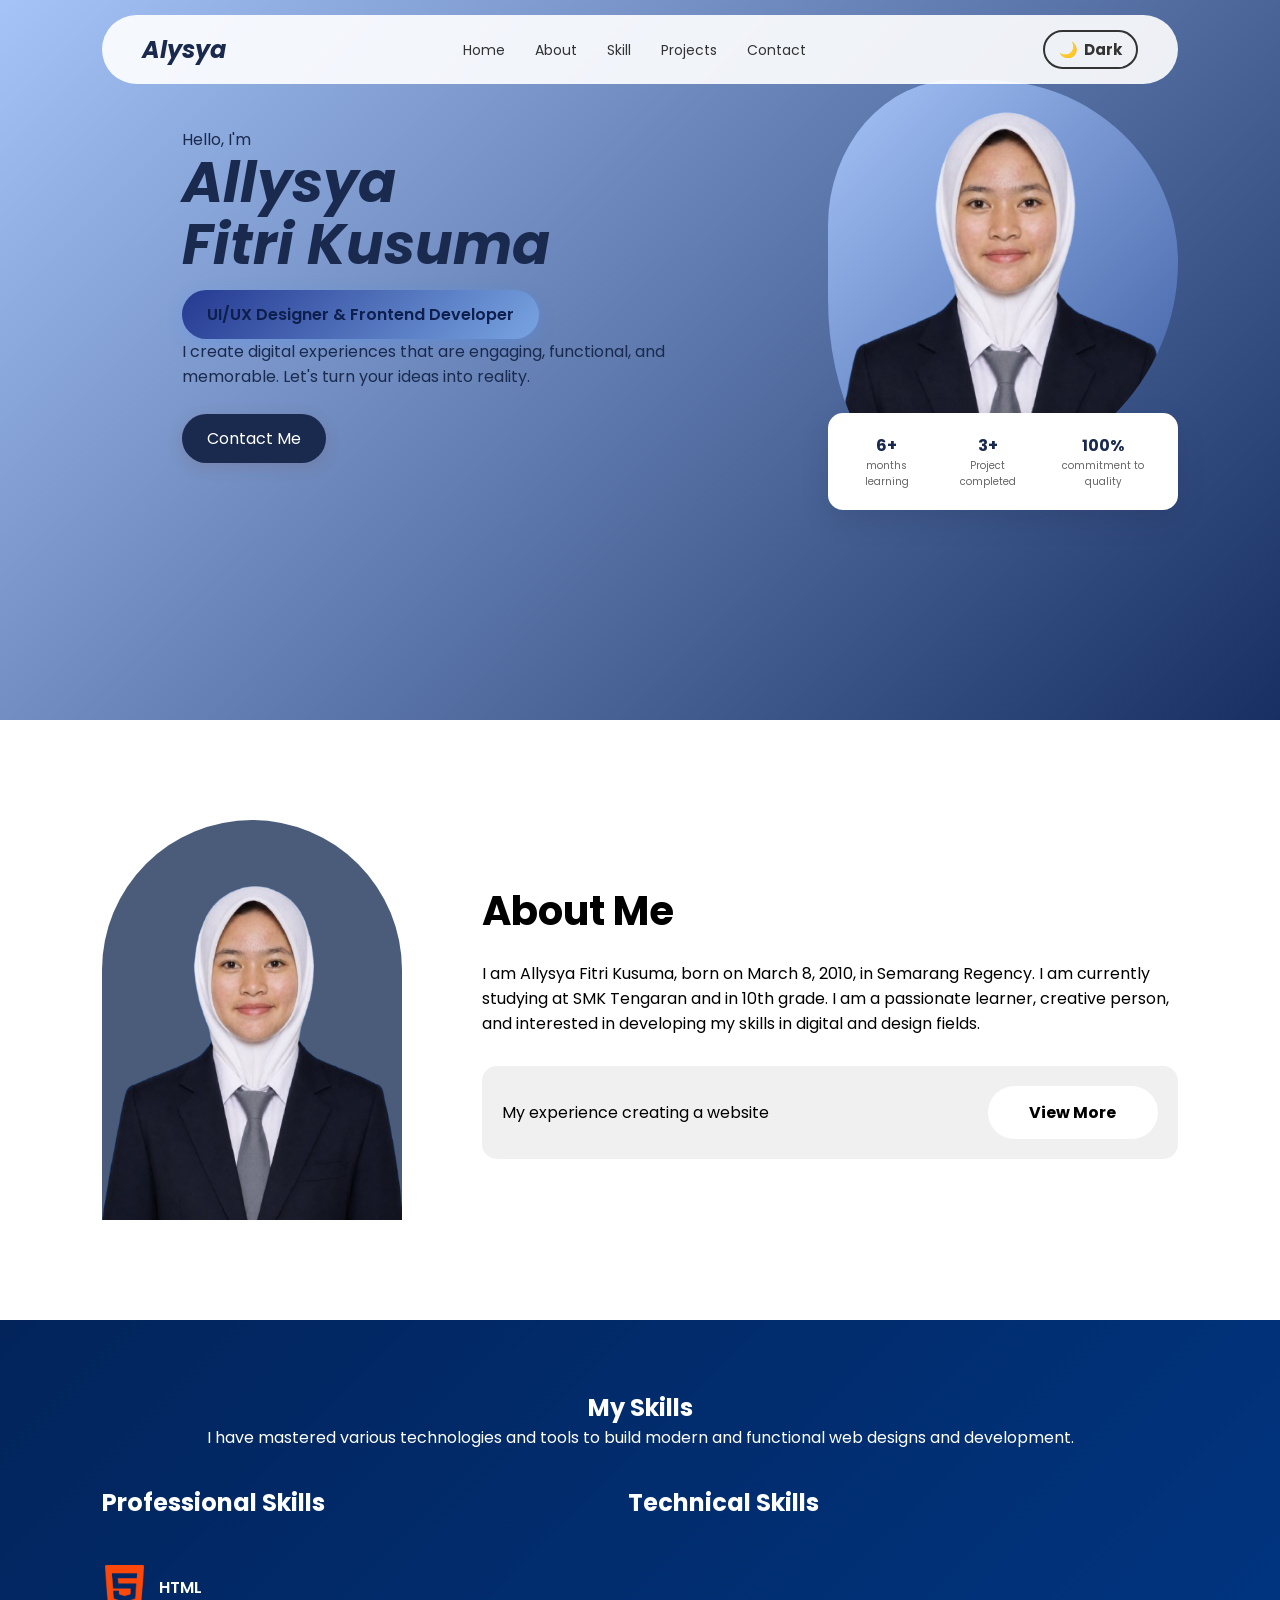
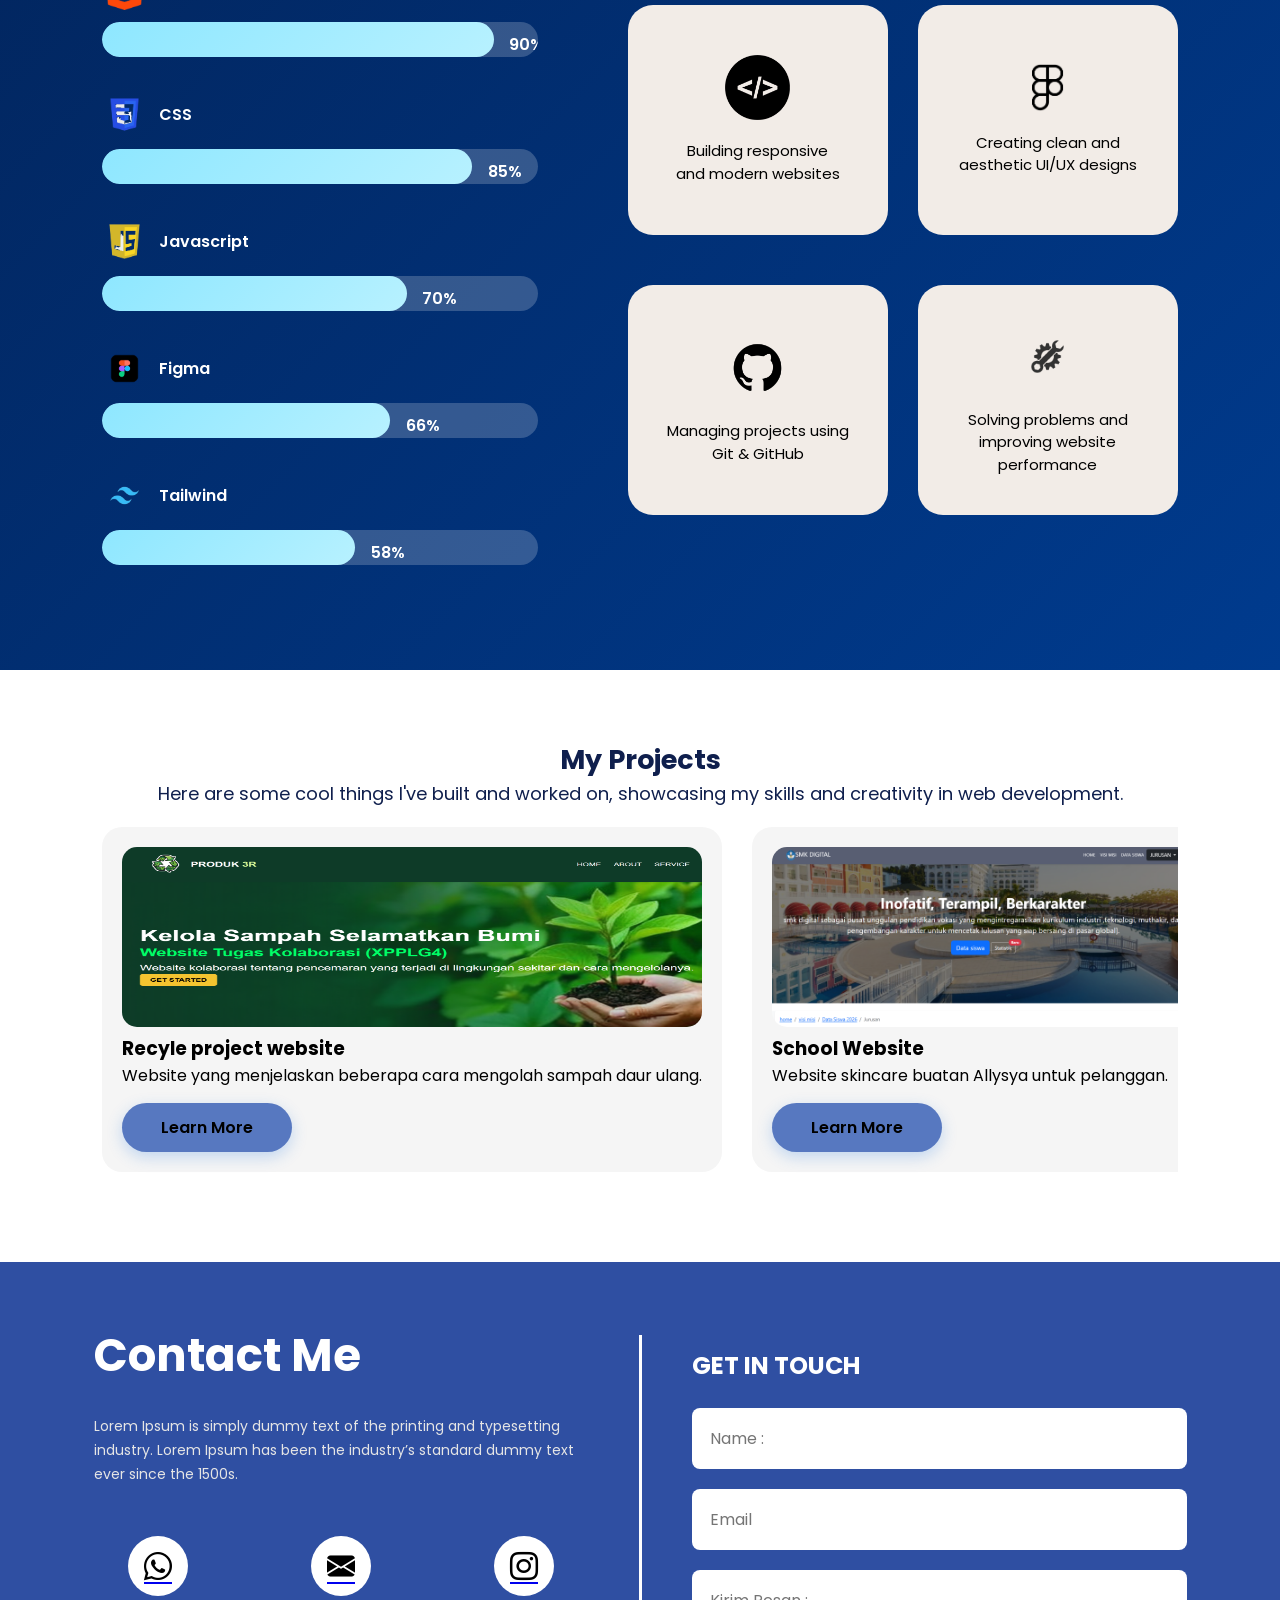
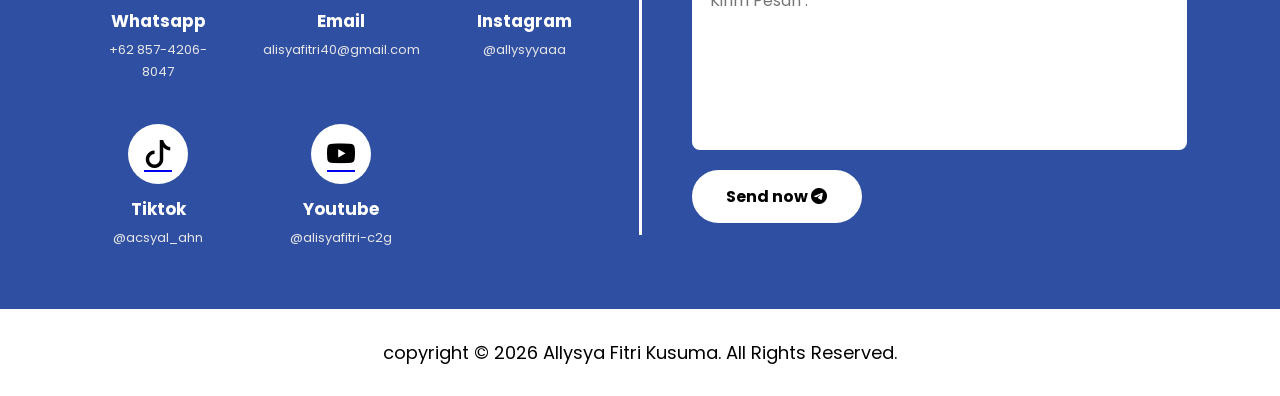
==== index.html @ 6144b509 "Update index.html" ====
<!DOCTYPE html>
<html lang="id">
<head>
    <meta charset="UTF-8">
    <meta name="viewport" content="width=device-width, initial-scale=1.0">
    <title>Portofolio Allysya</title>
    <link rel="stylesheet" href="style.css">
    
    <link href="https://fonts.googleapis.com/css2?family=Poppins:wght@300;400;600;700&display=swap" rel="stylesheet">
    <link rel="stylesheet" 
    href="https://cdn.jsdelivr.net/npm/bootstrap-icons@1.11.3/font/bootstrap-icons.min.css">
</head>
<body>

    <!-- Hero Section -->
    <section class="hero">
        <nav class="navbar">
            <div class="logo">Alysya</div>
            <ul class="nav-links">
                <li><a href="#hero">Home</a></li>
                <li><a href="#about">About</a></li>
                <li><a href="#skill">Skill</a></li>
                <li><a href="#projek">Projects</a></li>
                <li><a href="#kontak">Contact</a></li>
            </ul>
        </nav>

        <div class="hero-content" id="hero">
            <div class="hero-text">
                <p class="greeting">Hello, I'm</p> 
                <h1>Allysya <br> Fitri Kusuma</h1>
                <span class="badge">UI/UX Designer & Frontend Developer</span>
                <p class="description">
                    I create digital experiences that are engaging, functional, and memorable. Let's turn your ideas into reality.
                </p>
                <a href="#kontak" class="btn-contact">Contact Me</a>
            </div>

            <div class="hero-image">
                <div class="blob-bg">
                    <img src="profil.png" alt="Allysya"> 
                </div>
                <!-- bawah profil Card -->
                <div class="stats-card">
                    <div class="stat-item"><strong>6+</strong> <p>months learning</p></div>
                    <div class="stat-item"><strong>3+</strong> <p>Project completed</p></div>
                    <div class="stat-item"><strong>100%</strong> <p>commitment to quality</p></div>
                </div>
            </div>
        </div>
    </section>

    <!-- About Section -->
    <section class="about" id="about">
        <div class="about-container">
            <div class="about-image">
                <!-- profil (lengkungan) -->
                <div class="arch-frame">
                    <img src="profil.png" alt="About Allysya">
                </div>
            </div>
            <div class="about-text">
                <h2>About Me</h2>
                <p>I am Allysya Fitri Kusuma, born on March 8, 2010, in Semarang Regency.
                     I am currently studying at SMK Tengaran and in 10th grade. I am a passionate 
                     learner, creative person, and interested in developing my skills in digital and 
                     design fields.</p>
                
                <div class="experience-card">
                    <p>My experience creating a website</p>
                    <button onclick="window.location.href='Report.html'">
                     View More
                    </button>
                </div>
            </div>
        </div>
    </section>



    <!-- MY SKILLS -->

<section class="skills-section" id="skill">
    <div class="name">
        <h1>My Skills</h1>
        <p>I have mastered various technologies and tools to build modern and functional web designs and development.</p>
    </div>

    <div class="skills-container">
        <!-- LEFT -->
        <div class="professional-skills">

            <h2>Professional Skills</h2>
            <div class="skill">

                <div class="skill-title">
                    <img src="download__3_-removebg-preview.png" alt="">
                    <span>HTML</span>
                </div>

                <div class="skill-bar">
                    <div class="skill-fill html">
                        <span>90%</span>
                    </div>
                </div>

            </div>

    
            <div class="skill">

                <div class="skill-title">
                    <img src="CSS-removebg-preview.png" alt="">
                    <span>CSS</span>
                </div>

                <div class="skill-bar">
                    <div class="skill-fill css">
                        <span>85%</span>
                    </div>
                </div>

            </div>

            <div class="skill">

                <div class="skill-title">
                    <img src="Baixar_javascript_logotipo_png__javascript_ícone_transparente_png-removebg-preview.png">
                    <span>Javascript</span>
                </div>

                <div class="skill-bar">
                    <div class="skill-fill js">
                        <span>70%</span>
                    </div>
                </div>

            </div>

            <div class="skill">

                <div class="skill-title">
                    <img src="Download_Figma_Logo_Icon_Figma_App_Editable_Transparent_Background_Premium_Social_Media_Design_for_Digital_Download_-removebg-preview.png" alt="">
                    <span>Figma</span>
                     
                </div>

                <div class="skill-bar">
                    <div class="skill-fill Figma">
                        <span>66%</span>
                    </div>
                
                </div>

            </div>

            <div class="skill">

                <div class="skill-title">
                    <img src="Tailwind_Labs-removebg-preview.png" alt="">
                    <span>Tailwind</span>
                </div>

                <div class="skill-bar">
                    <div class="skill-fill Tailwind">
                        <span>58%</span>
                    </div>
                </div>

            </div>

        </div>

        <!-- RIGHT -->
    <div class="col-lg-6">
    <h2 class="skill-title text-center mb-5">
        Technical Skills
    </h2>

    <div class="tech-container">

        <div class="skill-card">
            <img src="laptop_logo_sticker___Coding_icons_for_free_download___Freepik-removebg-preview.png" class="skill-icon">
            <p>
                Building responsive <br>
                and modern websites
            </p>
        </div>

        <div class="skill-card">
            <img src="Figma_Logo-removebg-preview.png" class="skill-icon">
            <p>
                Creating clean and <br>
                aesthetic UI/UX designs
            </p>
        </div>

        <div class="skill-card">
            <img src="Download_GitHub_Logo__Git_Hub_Icon_On_White_Background-removebg-preview.png" class="skill-icon">
           <p>
                Managing projects using <br>
                Git & GitHub
            </p>
        </div>

        <div class="skill-card">
            <img src="Gear_Setting_Icon_Graphic_Design_Template__Gear_Icons__Template_Icons__Graphic_Icons_PNG_and_Vector_with_Transparent_Background_for_Free_Download-removebg-preview.png" class="skill-icon">
            <p>
                Solving problems and <br>
                improving website performance
            </p>
        </div>

    </div>
</div>
</section>

<!--MY PROJEK-->
    <section class="projects" id="projek">
        <div class="judul">
    <h1>My Projects</h1>
    <p>Here are some cool things I've built and worked on, showcasing my skills and creativity in web development.</p>
    </div>
    <div class="projects-container">

        <div class="project-card">
            <img src="projek1.png">
            <h3>Recyle project website </h3>
            <p>Website yang menjelaskan beberapa cara mengolah sampah daur ulang.</p>
           <button onclick="window.location.href='https://rofiqifaizin-png.github.io/kelolasampah/ '">
             Learn More
            </button>
        </div>

        <div class="project-card">
            <img src="projek2.png">
            <h3>School Website</h3>
            <p>Website skincare buatan Allysya untuk pelanggan.</p>
           <button onclick="window.location.href='https://alllysyya.github.io/Tugas-_-Bootstrap/ '">
             Learn More
            </button>
        </div>

        <div class="project-card">
            <img src="projek3.png">
            <h3>Edukasi untuk Perubahan</h3>
            <p>Website yang menjelaskan pentingnya menjaga lingkungan.</p>
            <button onclick="window.location.href='https://alllysyya.github.io/TugasEnvironment/ '">
             Learn More
            </button>
        </div>

        <div class="project-card">
            <img src="projek4.png">
            <h3>Allysyya Beauty </h3>
            <p>Website yang menjelaskan pentingnya menjaga lingkungan.</p>
            <button onclick="window.location.href='https://alllysyya.github.io/Tugas4_Referensi/'">
             Learn More
            </button>
        </div>

        <div class="project-card">
            <img src="projek5.png">
            <h3>Sneaker Store</h3>
            <p>Website yang menjelaskan pentingnya menjaga lingkungan.</p>
         <button onclick="window.location.href='https://alllysyya.github.io/Tugas5_Shoes/ '">
             Learn More
            </button>
            </div>
    </div>
</section>

<!--KONTAK -->
<section class="contact-section" id="kontak">

    <!-- LEFT -->
    <div class="left">
      <h1>Contact Me</h1>
      <br>
      <p>
        Lorem Ipsum is simply dummy text of the printing and
        typesetting industry. Lorem Ipsum has been the industry’s
        standard dummy text ever since the 1500s.
      </p>

      <div class="social-container">
        <div class="social-box">
          <a href="https://wa.me/085742068047" target="_blank">
             <i class="bi bi-whatsapp"></i>
        </a>
          <h3>Whatsapp</h3>
          <p>+62 857-4206-8047</p>
        </div>

        <div class="social-box">
          <a href="mailto:alisyafitri40@gmail.com">
            <i class="bi bi-envelope-fill"></i>
        </a>
          <h3>Email</h3>
          <p>alisyafitri40@gmail.com</p>
        </div>

        <div class="social-box">
         <a href="https://www.instagram.com/allysyyaaa?igsh=dWliOW4ydWEwbzBj" target="_blank">
            <i class="bi bi-instagram"></i>
        </a>
          <h3>Instagram</h3>
          <p>@allysyyaaa</p>
        </div>

        <div class="social-box">
          <a href="https://www.tiktok.com/@acsyal_ahn" target="_blank">
             <i class="bi bi-tiktok"></i>
        </a>
          <h3>Tiktok</h3>
          <p>@acsyal_ahn</p>
        </div>

        <div class="social-box">
          <a href="https://youtube.com/@alisyafitri-c2g" target="_blank">
             <i class="bi bi-youtube"></i>
          </a>
          <h3>Youtube</h3>
          <p>@alisyafitri-c2g</p>
        </div>

      </div>
    </div>

    <!-- GARIS tengh-->
    <div class="divider"></div>
    <!--RIGHT-->
    <div class="right">
        <h2>GET IN TOUCH</h2>
        <br>
        <form >
            <input type="text" placeholder="Name :"/>
            <input type="email" placeholder="Email"/>
            <textarea placeholder="Kirim Pesan :"></textarea>

            <button type="submit">
                Send now <i class="bi bi-telegram"></i>
            </button>
        </form>
    </div>
    </section>

     <!--FOOTER-->
    <footer>
        copyright © 2026 Allysya Fitri Kusuma. All Rights Reserved.
    </footer>


 <!-- JS Sprakle-->
    <script>
  document.addEventListener("mousemove", function(e){

    const star = document.createElement("div");
    star.className = "star";
    star.innerHTML = "✦";

    star.style.left = e.clientX + "px";
    star.style.top = e.clientY + "px";

    document.body.appendChild(star);

    setTimeout(()=>{
      star.remove();
    },1000);

  });
  </script>


<script>
    (function () {
  // 1. tombol toggle ke dalam navbar
  const navbar = document.querySelector(".navbar");

  if (navbar) {
    const btn = document.createElement("button");
    btn.className = "dark-toggle";
    btn.setAttribute("aria-label", "Toggle dark mode");
    btn.innerHTML = `<span class="toggle-icon">🌙</span> <span class="toggle-label">Dark</span>`;
    navbar.appendChild(btn);

    // 2. Restore preferensi dari localStorage
    const saved = localStorage.getItem("darkMode");
    if (saved === "on") {
      document.body.classList.add("dark");
      btn.innerHTML = `<span class="toggle-icon">☀️</span> <span class="toggle-label">Light</span>`;
    }

    // 3. Klik toggle
    btn.addEventListener("click", () => {
      const isDark = document.body.classList.toggle("dark");
      if (isDark) {
        btn.innerHTML = `<span class="toggle-icon">☀️</span> <span class="toggle-label">Light</span>`;
        localStorage.setItem("darkMode", "on");
      } else {
        btn.innerHTML = `<span class="toggle-icon">🌙</span> <span class="toggle-label">Dark</span>`;
        localStorage.setItem("darkMode", "off");
      }
    });
  }
})();

</script>
</body>
</html>
---- style.css ----
* {
    margin: 0;
    padding: 0;
    box-sizing: border-box;
    font-family: 'Poppins', sans-serif;
     scroll-behavior: smooth;
}

/* Hero*/
.hero {
    background: linear-gradient(135deg, hwb(218 65% 3%) 0%, #172f63 100%,  #2f59b4 100%);
   height: 80vh;
    padding: 20px 8%;
    color: #1a2a4e;
}

.navbar {
    background: rgba(255, 255, 255, 0.9);
    padding: 15px 40px;
    border-radius: 50px;
    display: flex;
    justify-content: space-between;
    align-items: center;
   position: fixed;
   top: 15px;
   left: 8%;
   width: 84%;
   z-index: 1000;

}

.logo {
    font-weight: 700;
    font-style: italic;
    font-size: 24px;
}

.nav-links {
    list-style: none;
    display: flex;
    gap: 30px;
}

.nav-links a {
    text-decoration: none;
    color: #333;
    font-size: 14px;
}

/* Hero Content */
.hero-content {
    display: flex;
    align-items: center;
    justify-content: space-between;
    margin-top: 60px;
}

.hero-text {
    max-width: 500px;
    margin-left: 80px;
    margin-top: 30px;
}

.hero-text h1 {
    font-size: 3.5rem;
    line-height: 1.1;
    margin-bottom: 15px;
    font-weight: 700;
    font-style: italic;
    
}


.badge {
   display: inline-block;
    background: linear-gradient(
        135deg,
        #253991,
        
        #78a4e1
    );
    padding: 12px 25px;
    border-radius: 30px;
    font-weight: 600;
    color: #0f1f4d;
    box-shadow: 0 5px 15px rgba(75,149,255,0.25);
}

.btn-contact {
    display: inline-block;
    background: #1a2a4e;
    color: white;
    padding: 12px 25px;
    border-radius: 25px;
    text-decoration: none;
    margin-top: 25px;
    box-shadow: 0 4px 15px rgba(123, 76, 76, 0.2);
}

/* Stats Card */
.hero-image {
    position: relative;
    
}

.blob-bg {
    background: linear-gradient(135deg, #ffffff, hwb(218 65% 3%) 0% ,#3a5ba0 100%);
    border-radius: 40% 60% 70% 30% / 40% 50% 60% 50%;
    overflow: hidden;
    width: 350px;
    height: 400px;
}

.blob-bg img {
    width: 100%;
    height: 100%;
    object-fit: cover;
}

.stats-card {
    background: white;
    display: flex;
    padding: 20px;
    border-radius: 15px;
    gap: 20px;
    position: absolute;
    bottom: -30px;
    right: 0;
    box-shadow: 0 10px 30px rgba(0,0,0,0.1);
    text-align: center;
    
    
}

.stat-item p {
    font-size: 10px;
    color: #666;
}

/* About */
.about {
    padding: 100px 8%;
    background: white;
}

.about-container {
    display: flex;
    align-items: center;
    gap: 80px;
}

.arch-frame {
    width: 300px;
    height: 400px;
    background: #4a5c7a;
    border-radius: 150px 150px 0 0; /* Membuat bentuk kubah */
    overflow: hidden;
}

.arch-frame img {
    width: 100%;
    height: 100%;
    object-fit: cover;
    padding-top: 20px;
}

.about-text h2 {
    font-size: 2.5rem;
    margin-bottom: 20px;
}

.experience-card {
    margin-top: 30px;
    background: #f0f0f0;
    padding: 20px;
    border-radius: 15px;
    display: flex;
    justify-content: space-between;
    align-items: center;
}

.btn-view {
    background: #9ab9f1;
    border: none;
    padding: 8px 15px;
    border-radius: 20px;
    cursor: pointer;
}



/* SKILLS*/

.skills-section{
    background: linear-gradient(
        135deg,
        #02245b,
        #003b8e
    );

    padding: 70px 8%;
    height: 950px;

}

.name {
    text-align: center;
    color: white;
    
}

.skills-container{
    display: flex;
    justify-content: space-between;
    gap: 90px;
}

/* LEFT */

.professional-skills{
    flex: 1;
}

.professional-skills h2, .skill-title{

    color: white;
    margin-bottom:45px;
    margin-top: 35px;
}

/* teks dan img*/

.skill{
    margin-bottom: 35px;
}

.skill-title{
    display: flex;
    align-items: center;
    gap: 12px;

    margin-bottom: 12px;
}

.skill-title img{
    width: 45px;
}

.skill-title span{
    color: white;
    font-weight: 600;
}

/* skill progres bar*/

.skill-bar{
    width: 100%;
    height: 35px;

    background: rgba(255,255,255,0.2);

    border-radius: 20px;

    overflow: hidden;
    position: relative;

    
}

.skill-fill{
    height: 100%;

    border-radius: 20px;

    background: linear-gradient(
        135deg,
        #8ee7ff,
        #b7f1ff
    );

    animation: fillBar 2s ease forwards;
    position: relative;
   
}

.skill-fill span{
    position: absolute;
    right: -50px;
    top: 10px;

    color: white;
    font-weight: 600;
    text-align: center;
}

/* persenan  */

.html{
    width: 90%;
}

.css{
    width: 85%;
}

.js{
    width: 70%;
}

.Figma{
    width: 66%;
}

.Tailwind{
    width: 58%;
}

/* animasi progres bar*/

@keyframes fillBar{

    from{
        width: 0;
    }

}

/* RIGHT */
.tech-container{
    display: grid;
    grid-template-columns: repeat(2,1fr);
    gap: 30px;
    justify-items: center;
    margin-top: 85px;
}

.skill-card{
    width: 260px;
    height: 230px;
    background: #f2ece7;

    border-radius: 25px;

    display: flex;
    flex-direction: column;

    justify-content: center;
    align-items: center;

    text-align: center;

    padding: 20px;
    margin-bottom: 20px;
    cursor: pointer;
    transition: 0.3s;
}

.skill-card:hover{
    transform: translateY(-10px)scale(1.03);
}

.skill-icon{
    width: 65px;
    margin-bottom: 20px;
}

.skill-card p{
    color: black;
    font-size: 15px;
    line-height: 1.5;
}

/*MY PROJEK*/

.projects{
    padding: 70px 8%;
}

.projects-container{
    display: flex;
    gap: 30px;

    overflow-x: auto;
    scroll-behavior: smooth;

    padding: 20px 0;
}

/* hide scrollbar */
.projects-container::-webkit-scrollbar{
    display: none;
}

.judul {
    text-align: center;
    color: #0f1f4d;
    font-size: 18px;
}


.project-card{
    min-width: 300px;

    background: #f5f5f5;
    border-radius: 20px;

    padding: 20px;
    text-align: left;

    flex-shrink: 0;
}

.project-card img{
    width: 100%;
    border-radius: 15px;
    height: 180px;
}
.project-card button{
    margin-top: 15px;
    padding: 12px 25px;

    border: none;
    border-radius: 30px;

    background: rgb(87, 120, 192);

    color: #000000;

    font-weight: 600;
    cursor: pointer;

    box-shadow: 0 5px 15px rgba(38, 123, 227, 0.25);

    transition: 0.3s;
}

.project-card button:hover{
    transform: translateY(-3px);
}

/*kontak*/

.contact-section{
  width: 100%;
  min-height: 10vh;
  padding: 60px 90px;
  display: flex;
  justify-content: center;
  align-items: center;
  gap: 50px;
  background: #2f4fa2;
  color: white;
}

.left{
  width: 45%;
}

.left h1{
  font-size: 45px;
  margin-top: 0px;
  
 
}

.left p{
  font-size: 14px;
  line-height: 1.7;
  color: #e5e5e5;
  margin-bottom: 50px;
}

.social-container{
  display: grid;
  grid-template-columns: repeat(3, 1fr);
  gap: 40px;
  text-align: center;
}

.social-box i{
  width: 60px;
  height: 60px;
  background: rgb(255, 255, 255);
  color: black;
  border-radius: 50%;
  display: flex;
  align-items: center;
  justify-content: center;
  font-size: 28px;
  margin: auto;
  margin-bottom: 12px;
}

.social-box h3{
  font-size: 17px;
  margin-bottom: 5px;
}

.social-box p{
  font-size: 13px;
  margin: 0;
}

.sosial-box i{
    width: 40px;
    align-items: center;
    height: 40px;
}

.divider{
  width: 3px;
  height: 500px;
  background: white;
}

.right{
  width: 45%;
}

.right h1{
  font-size: 50px;
  margin-bottom: 35px;
}

form{
  display: flex;
  flex-direction: column;
  gap: 20px;
}

input,
textarea{
  width: 100%;
  padding: 18px;
  border: none;
  border-radius: 8px;
  outline: none;
  font-size: 16px;
}

textarea{
  height: 180px;
  resize: none;
}

button{
  width: 170px;
  padding: 14px;
  border: none;
  border-radius: 30px;
  background: white;
  color: black;
  font-size: 16px;
  cursor: pointer;
  font-weight: bold;
    transition: 0.3s;
  
}

button:hover{
    background: white;
}

footer{
    width: 100%;
    background: white;
    color: black;
    text-align: center;
    padding: 30px;
    font-size: 18px;
}

 .star{
    position:fixed;
    pointer-events:none;
    color:#213977;
    font-size:14px;
    animation:sparkle 1s linear forwards;
  }

  
    


@media(max-width: 900px){
  .contact-section{
    flex-direction: column;
    padding: 40px;
  }

  .left,
  .right{
    width: 100%;
  }

  .divider{
    width: 100%;
    height: 2px;
  }

  .social-container{
    grid-template-columns: repeat(2,1fr);
  }
}

@keyframes sparkle{
    0%{
      transform:translateY(0) scale(1);
      opacity:1;
    }

    100%{
      transform:translateY(-20px) scale(0);
      opacity:0;
    }
  }


  .dark-toggle {
  background: transparent;
  border: 2px solid #333;
  border-radius: 50px;
  width: auto;
  padding: 6px 14px;
  cursor: pointer;
  font-size: 15px;
  display: flex;
  align-items: center;
  gap: 6px;
  transition: 0.3s;
  color: #333;
}

.dark-toggle:hover {
  background: rgba(0,0,0,0.08);
  transform: none;
}

body.dark .dark-toggle {
  border-color: #aaa;
  color: #eee;
}

body.dark .dark-toggle:hover {
  background: rgba(255,255,255,0.1);
}

/* --- DARK OVERRIDES --- */

body.dark .hero {
  background: linear-gradient(135deg, #1c2b48, #6e9fe0) !important;
}

body.dark .navbar {
  background: rgba(25, 34, 71, 0.95) !important;
  box-shadow: 0 2px 20px rgba(0,0,0,0.5);
}

body.dark .logo { color: #a8c4ff; }

body.dark .nav-links a { color: #c8d8ff; }
body.dark .nav-links a:hover { color: #ffffff; }

body.dark .hero-text h1,
body.dark .greeting { color: #e8eaf6; }

body.dark .badge {
  background: linear-gradient(135deg, #4962cd, #4a6fa5);
  color: #a8c4ff;
  box-shadow: 0 5px 15px rgba(40, 80, 180, 0.4);
}

body.dark .description { color: #b0bcd8 !important; }

body.dark .btn-contact {
  background: #4a6fa5;
  color: #ffffff;
}

body.dark .stats-card {
  background: #0c1c42;
  box-shadow: 0 10px 30px rgba(0,0,0,0.5);
  color: #c8d8ff;
}

body.dark .stat-item p { color: #8899bb; }
body.dark .stat-item strong { color: #a8c4ff; }

body.dark .about {
  background: hwb(213 66% 25%) !important;
}

body.dark .about-text h2,
body.dark .about-text p { color: #1a2647; }

body.dark .arch-frame { background: #2a3b61; }

body.dark .experience-card {
  background: #1a2a4e;
  color: #c8d8ff;
}

body.dark .experience-card p { color: #fdfdfd; }

body.dark .experience-card button {
  background: #e8ecf3;
  color: #000000;
}

body.dark .skills-section {
  background: rgb(19, 42, 69) !important;
}

body.dark .skill-card {
  background: #3b5181;
}

body.dark .skill-card p { color: #ffffff; }

body.dark .projects { background: hwb(213 66% 25%); }

body.dark .judul h1,
body.dark .judul p { color: #0c1735; }

body.dark .project-card {
  background:hwb(212 10% 65%);
  color: #fafbff;
  box-shadow: 0 6px 20px rgba(34, 174, 255, 0.4);
}

body.dark .project-card h3,
body.dark .project-card p { color: #f5f5fc; }

body.dark .project-card button {
  background: #7291b9;
  color: #ffffff;
}

body.dark .contact-section {
  background: #02122f !important;
}

body.dark .social-box i {
  background: #6b89c0;
  color: #0d0f12;
}

body.dark .divider { background: rgb(253, 253, 253); }

body.dark input,
body.dark textarea {
  background: #20335f;
  color: #131e5c;
  border: 1px solid #2a3a6e;
}

body.dark input::placeholder,
body.dark textarea::placeholder { color: #eaeef5; }

body.dark .right button[type="submit"] {
  background: #0c2056b2;
  color: #ffffff;
}

body.dark footer {
  background: #080f1e !important;
  color: #8899bb;
}

body.dark .star { color: #bfc4cd !important; }

/* Smooth transition */
body, .hero, .about, .projects, .project-card,
.contact-section, footer, .navbar, .stats-card,
.experience-card, .skill-card, input, textarea {
  transition: background 0.4s ease, color 0.3s ease, box-shadow 0.3s ease;
}
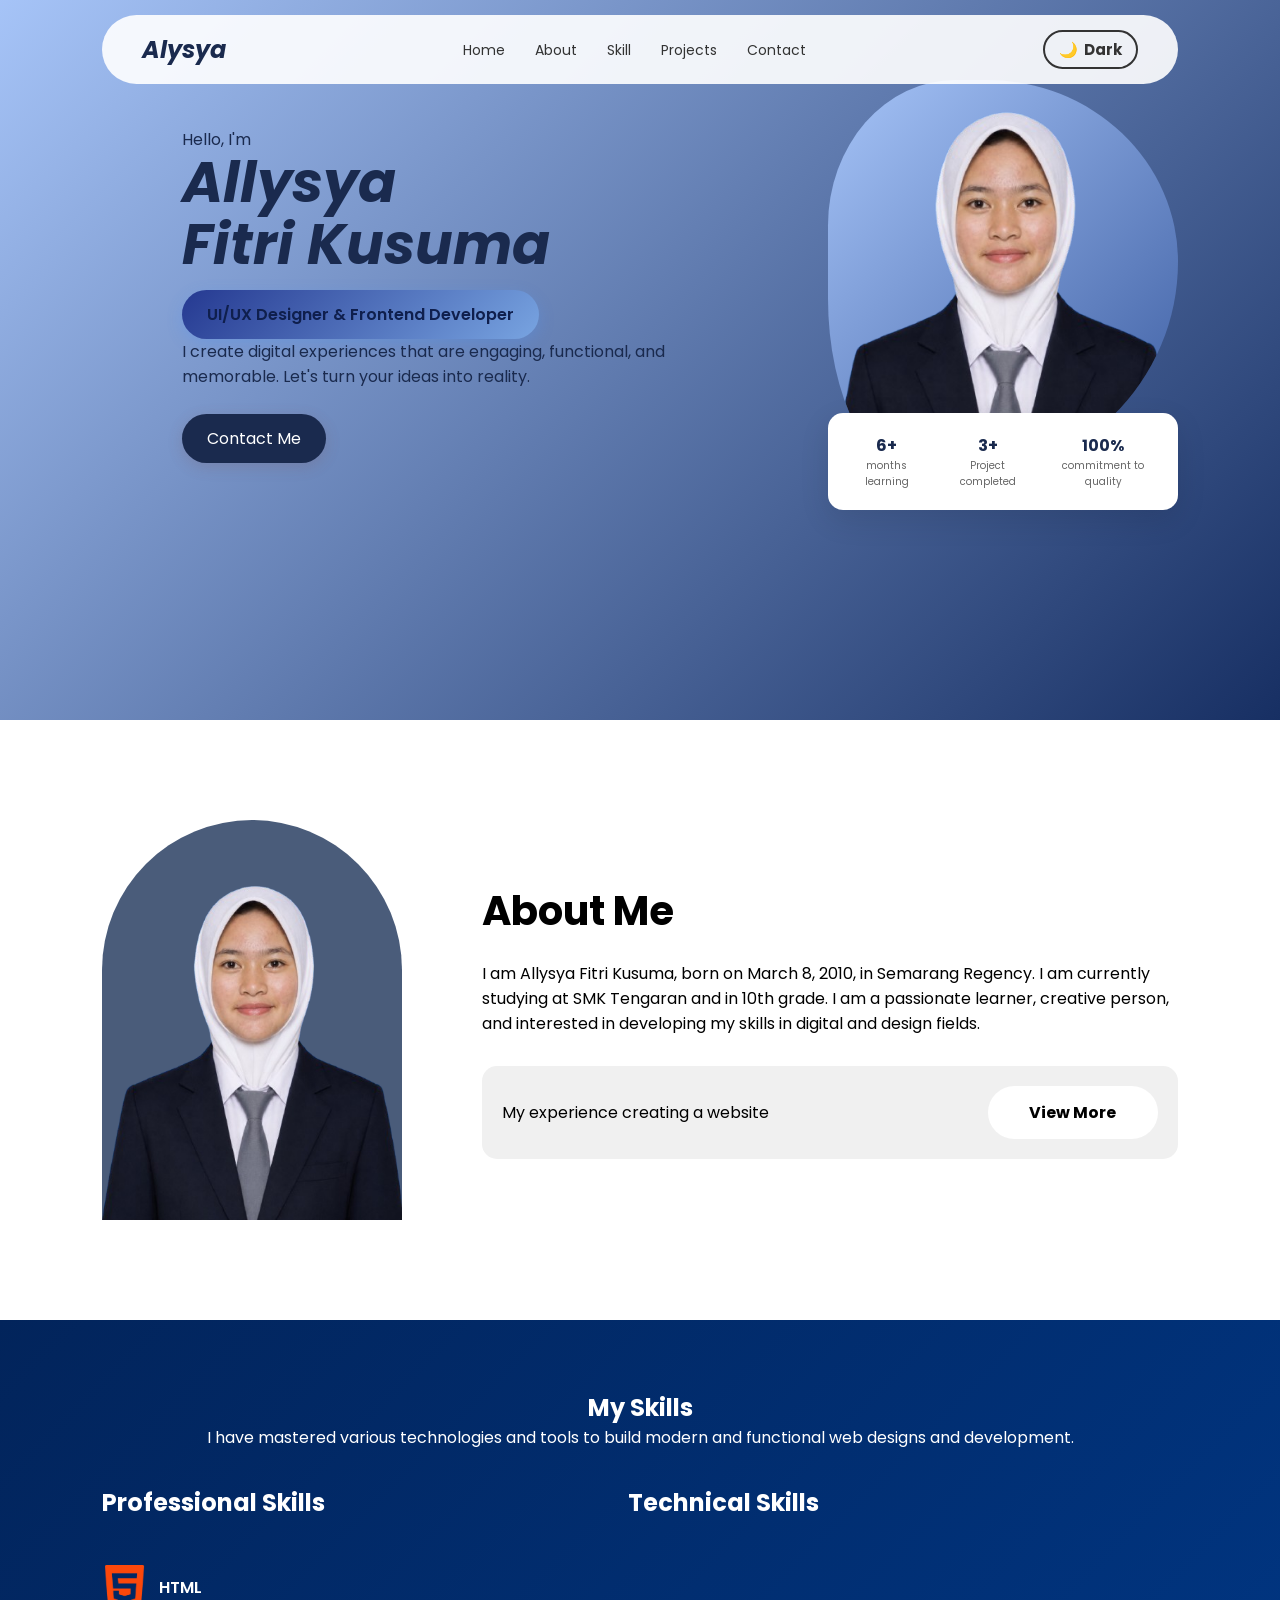
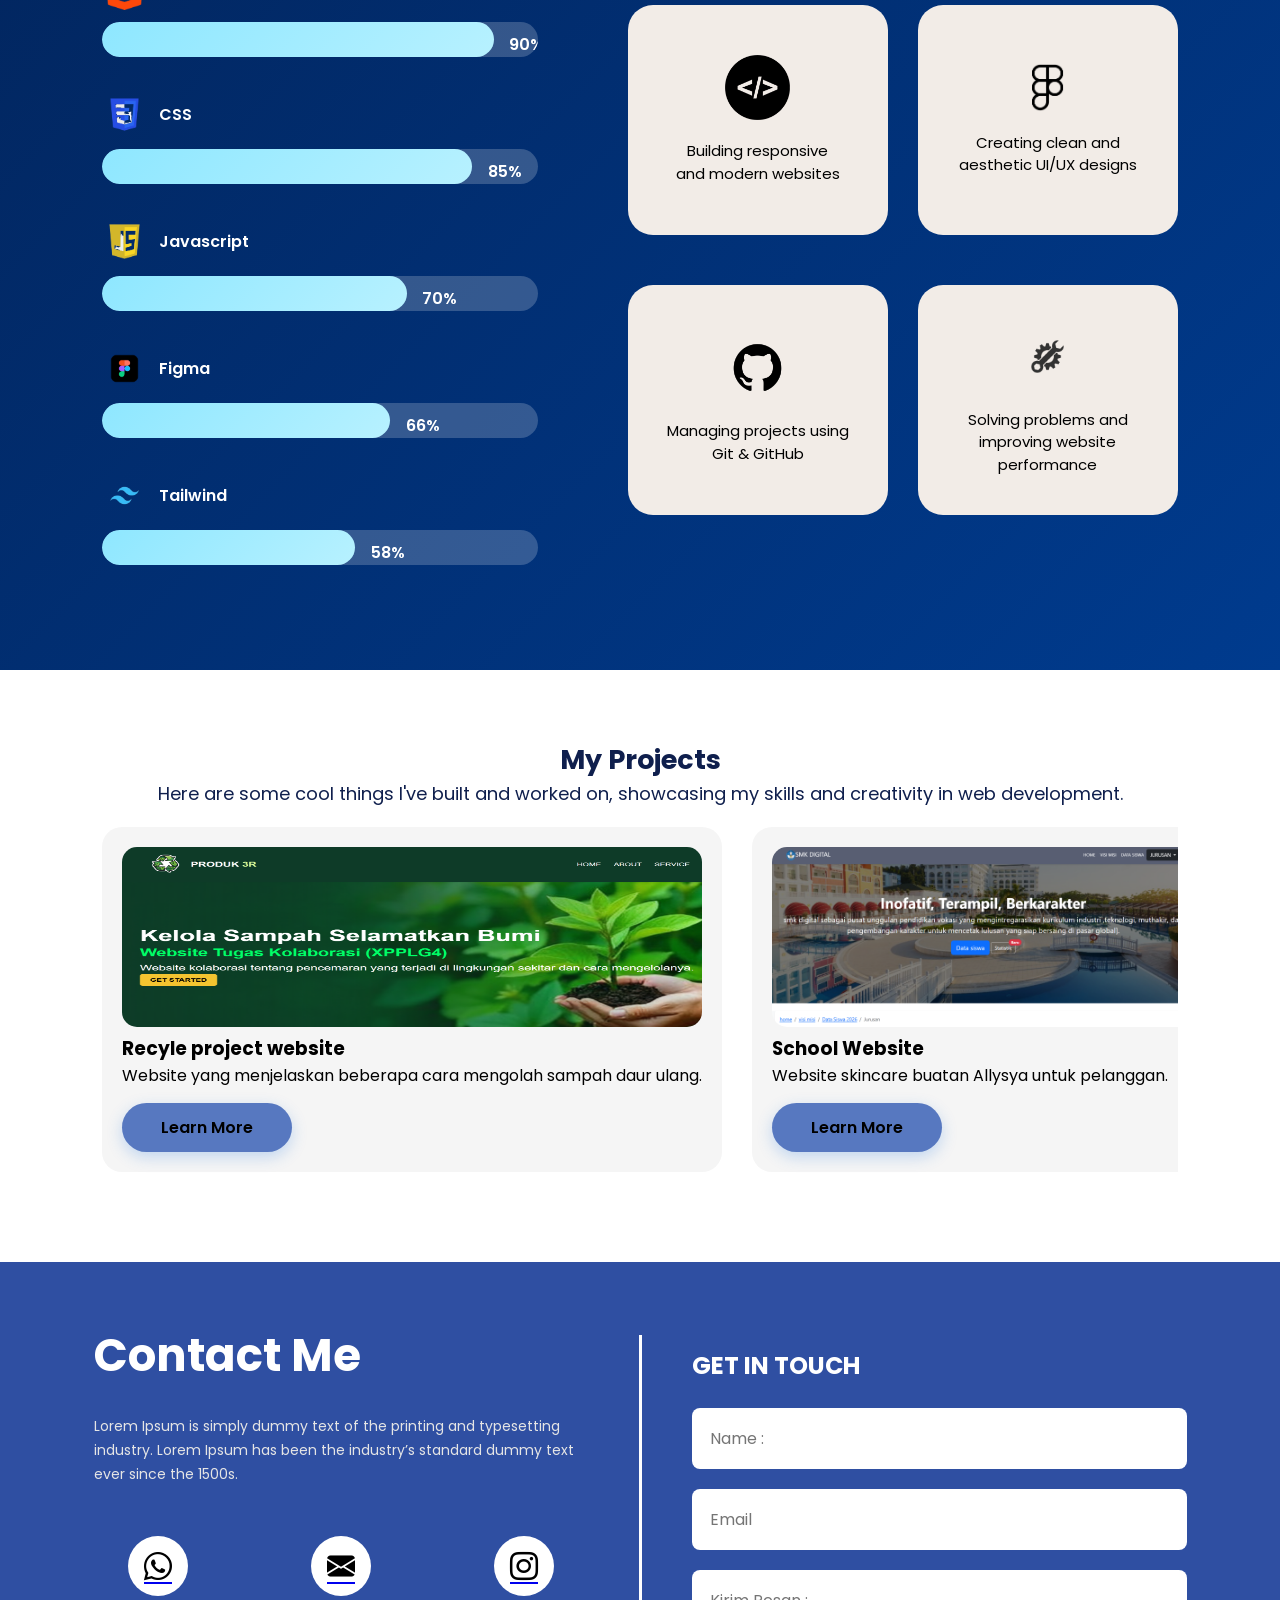
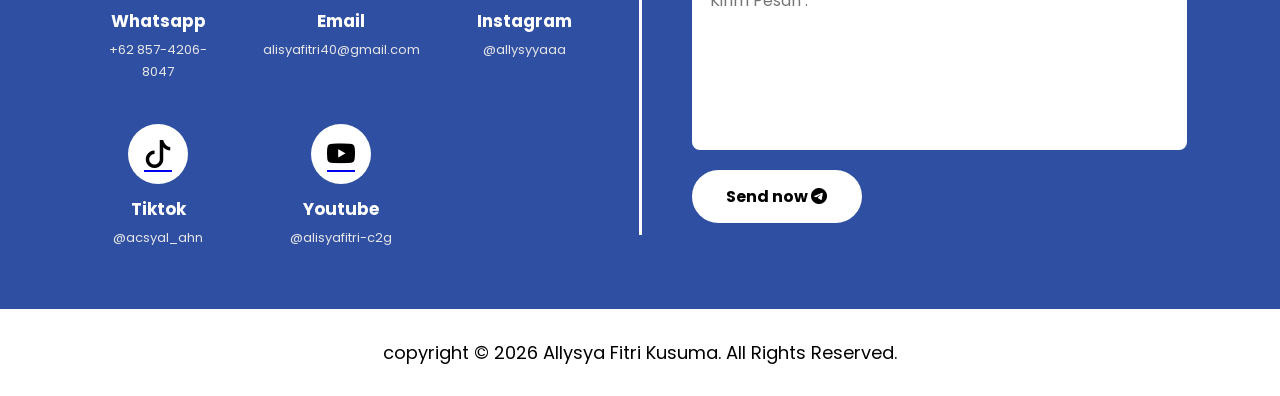
==== commit 0209eb2b: "Update index.html" ====
--- a/index.html
+++ b/index.html
@@ -285,7 +285,7 @@
 
       <div class="social-container">
         <div class="social-box">
-          <a href="https://wa.me/085742068047" target="_blank">
+          <a href="https://wa.me/+62 857-4206-8047 target="_blank">
              <i class="bi bi-whatsapp"></i>
         </a>
           <h3>Whatsapp</h3>
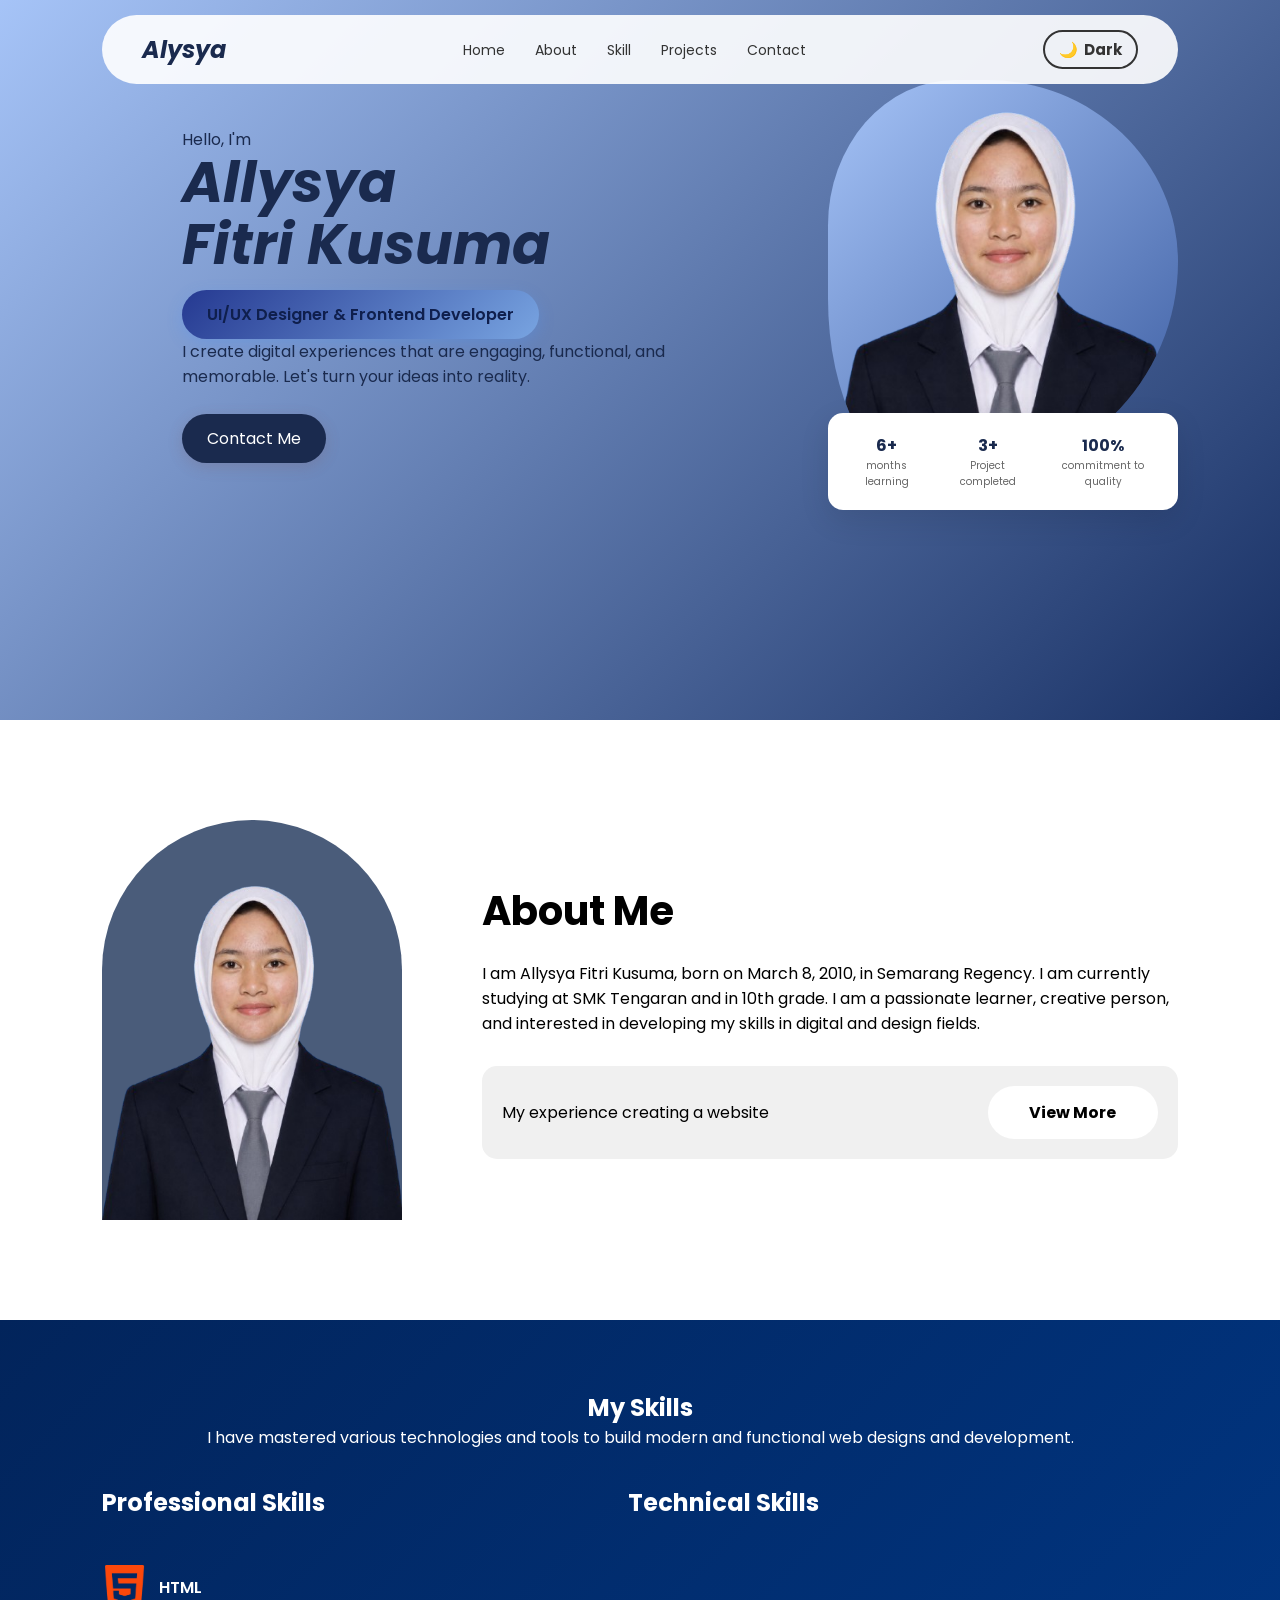
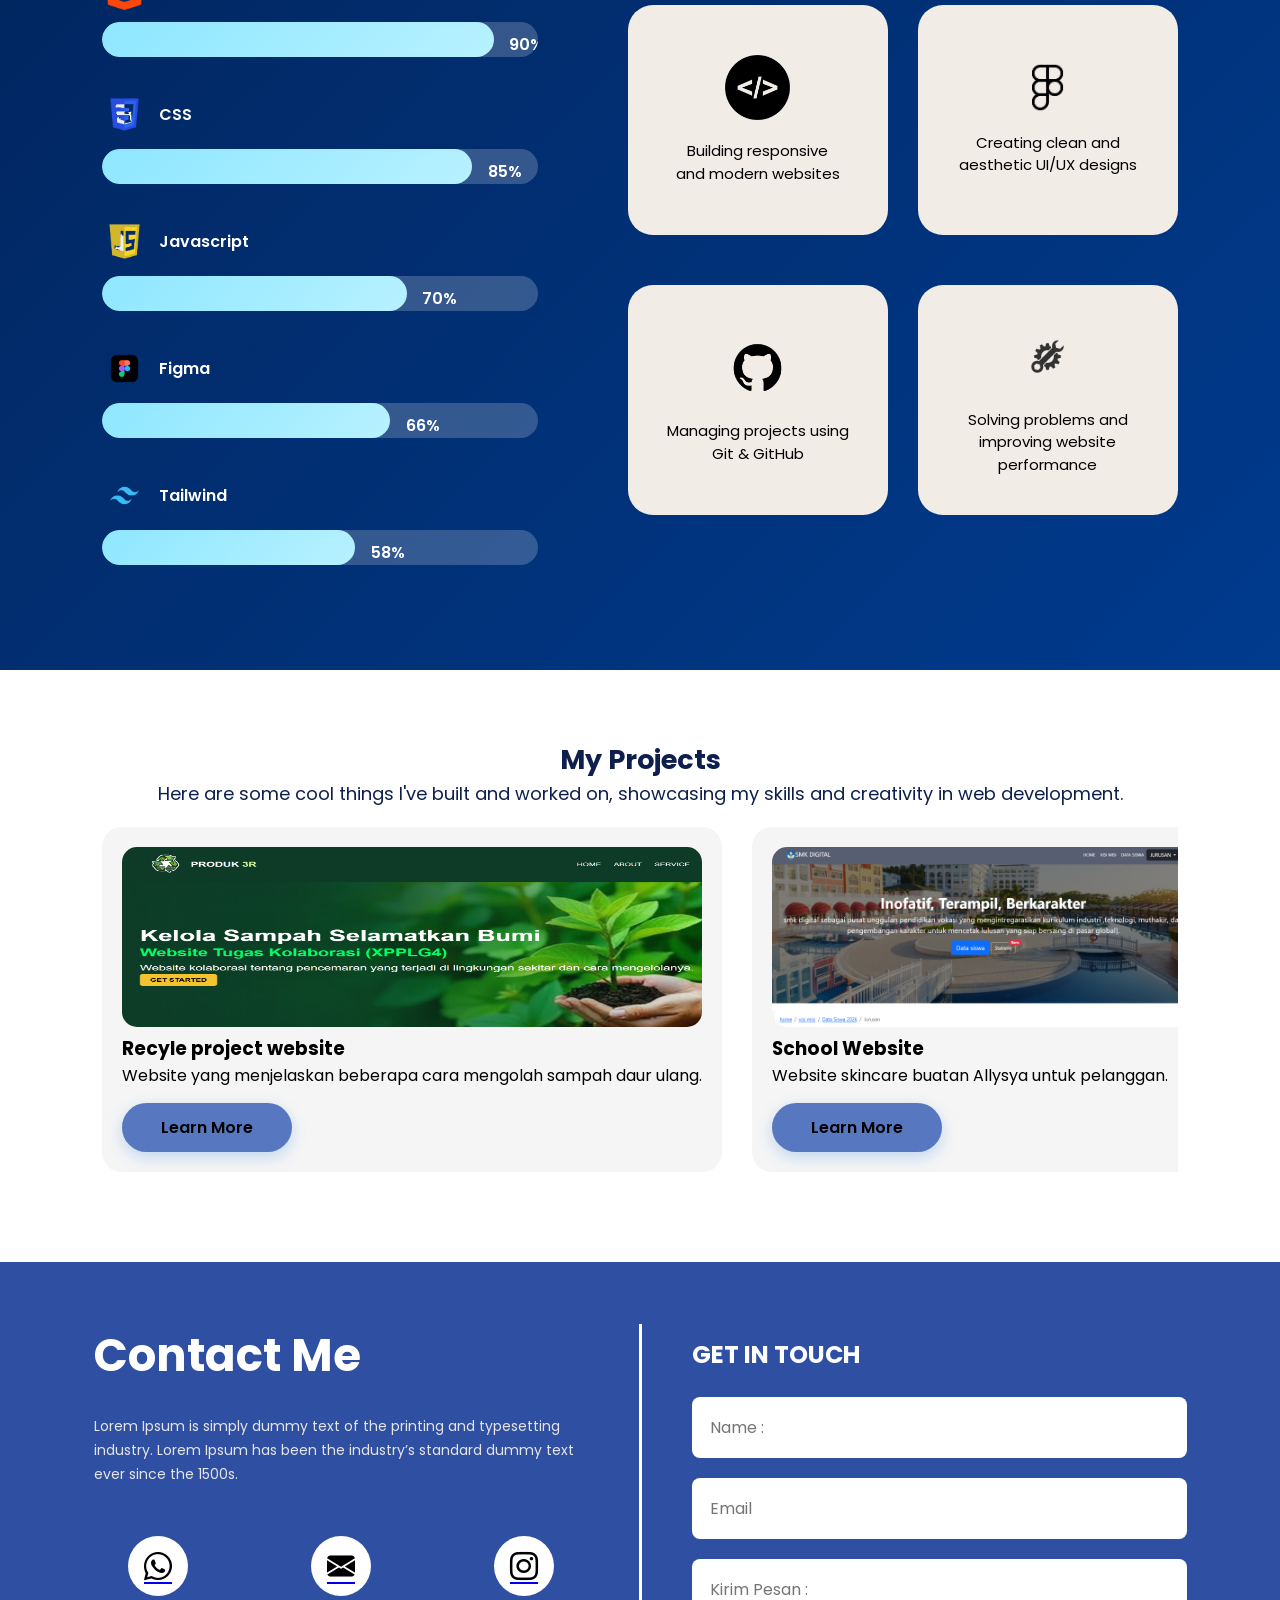
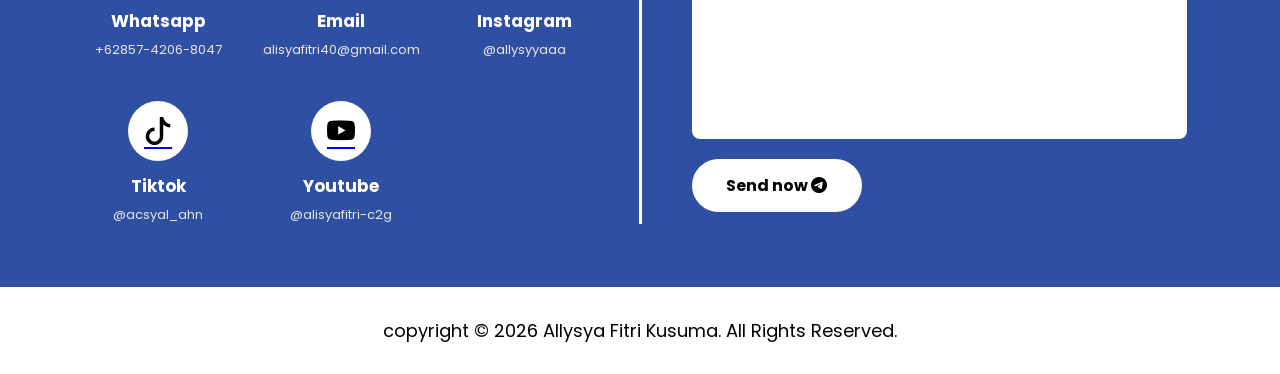
==== commit db8e1ee5: "Update index.html" ====
--- a/index.html
+++ b/index.html
@@ -285,11 +285,11 @@
 
       <div class="social-container">
         <div class="social-box">
-          <a href="https://wa.me/+62 857-4206-8047 target="_blank">
+          <a href="https://wa.me/+6285742068047 target="_blank">
              <i class="bi bi-whatsapp"></i>
         </a>
           <h3>Whatsapp</h3>
-          <p>+62 857-4206-8047</p>
+          <p>+62857-4206-8047</p>
         </div>
 
         <div class="social-box">
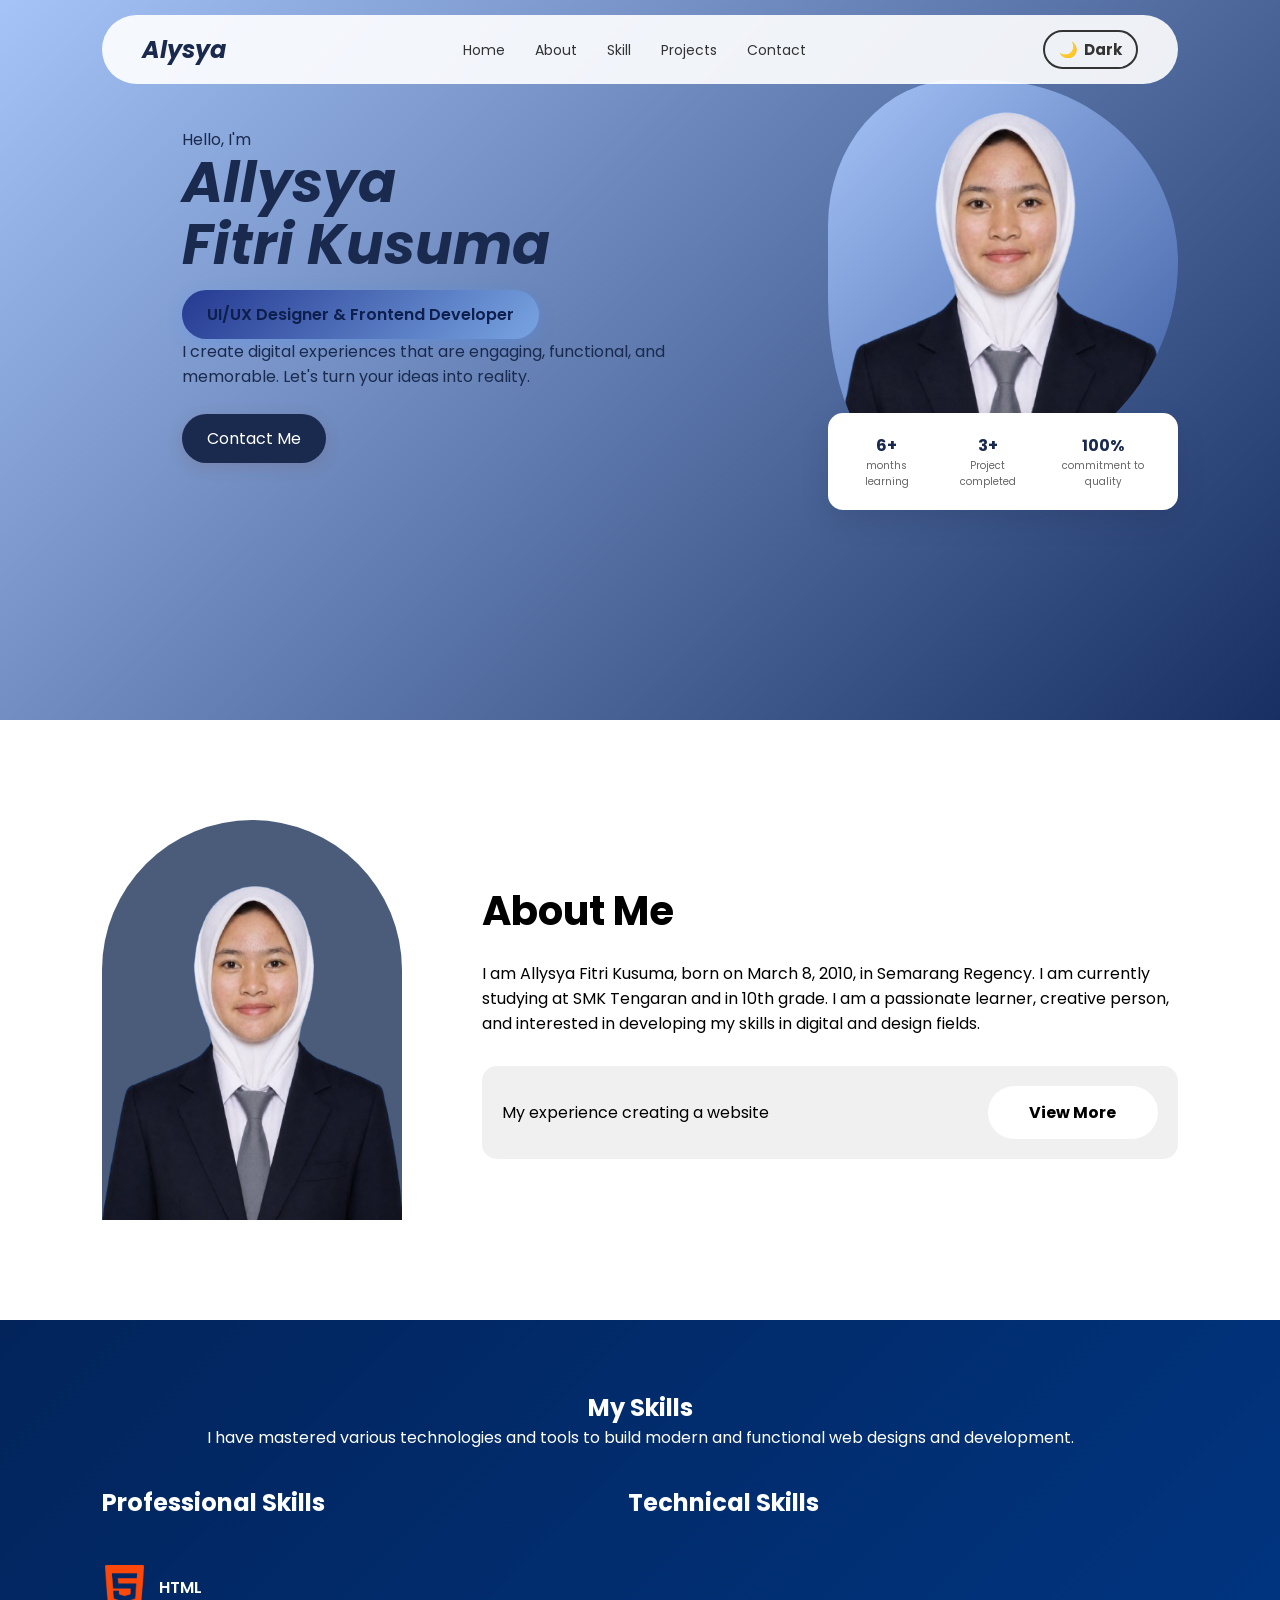
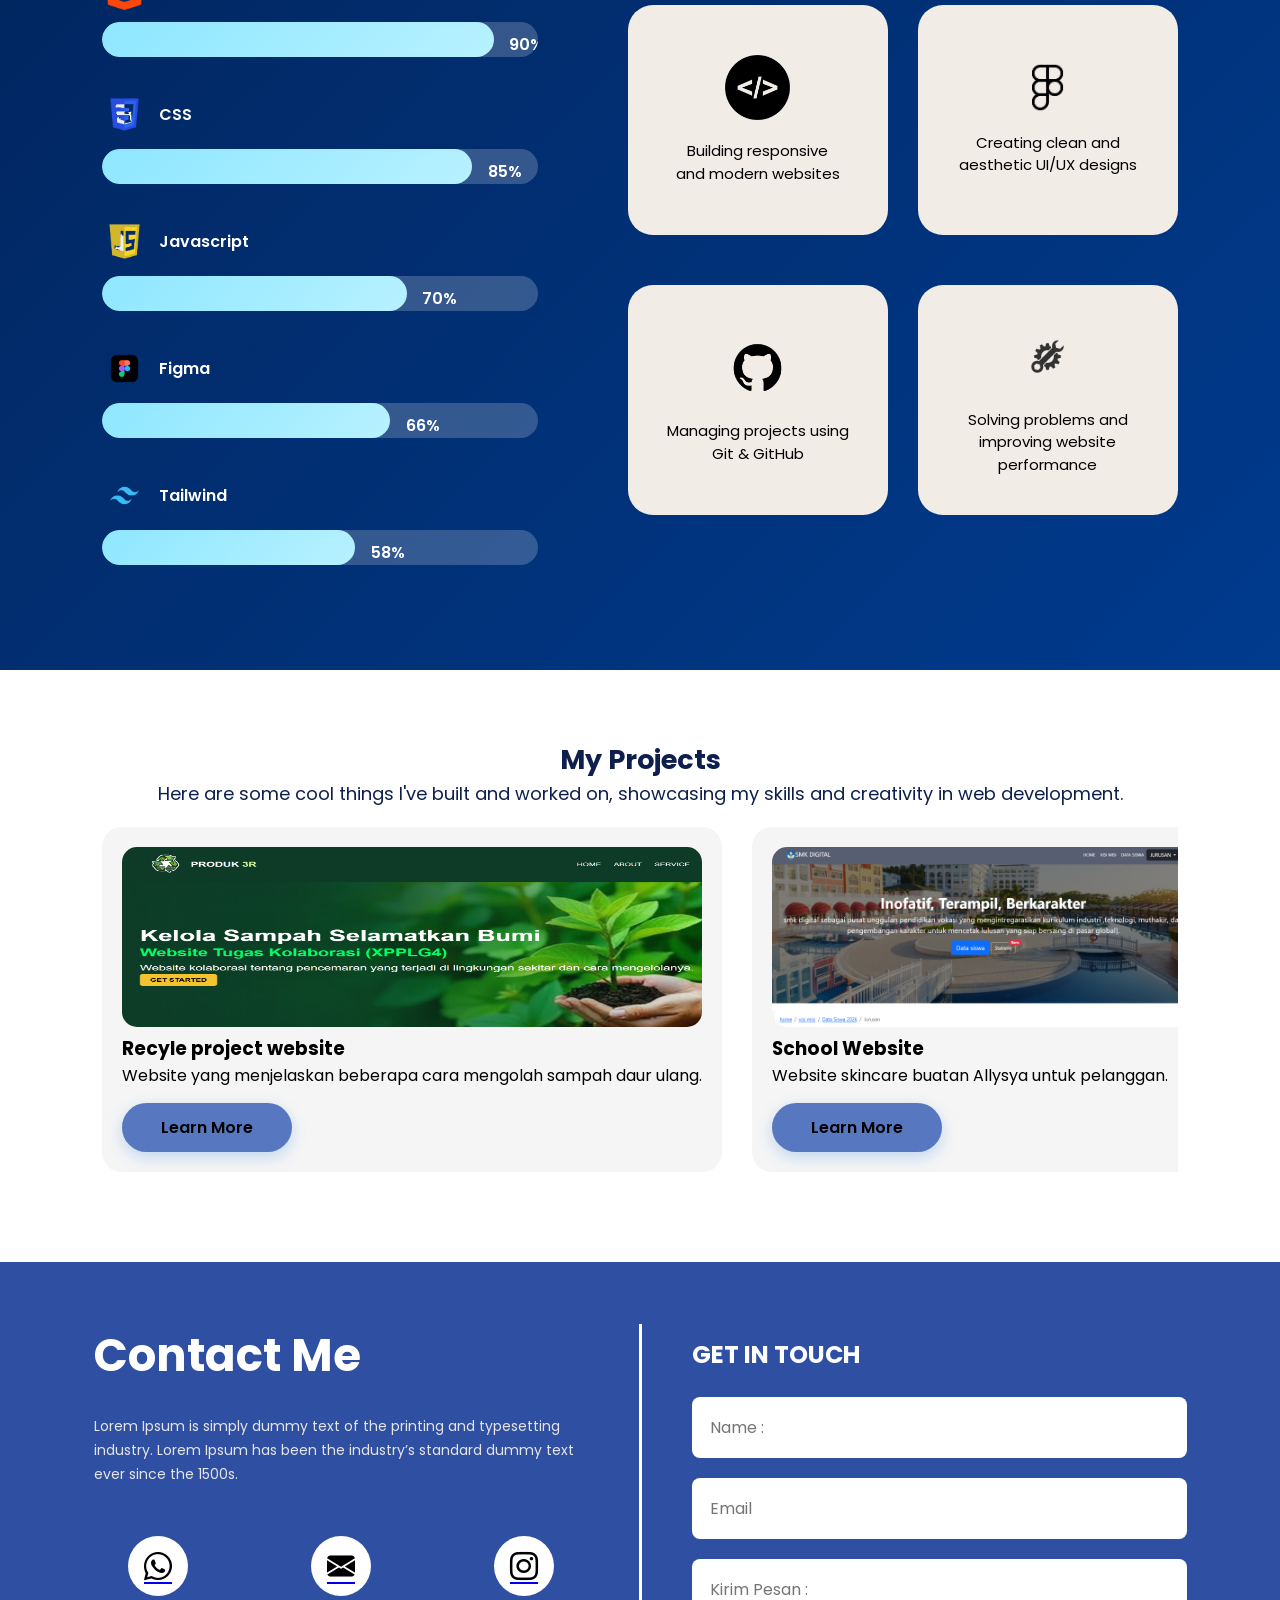
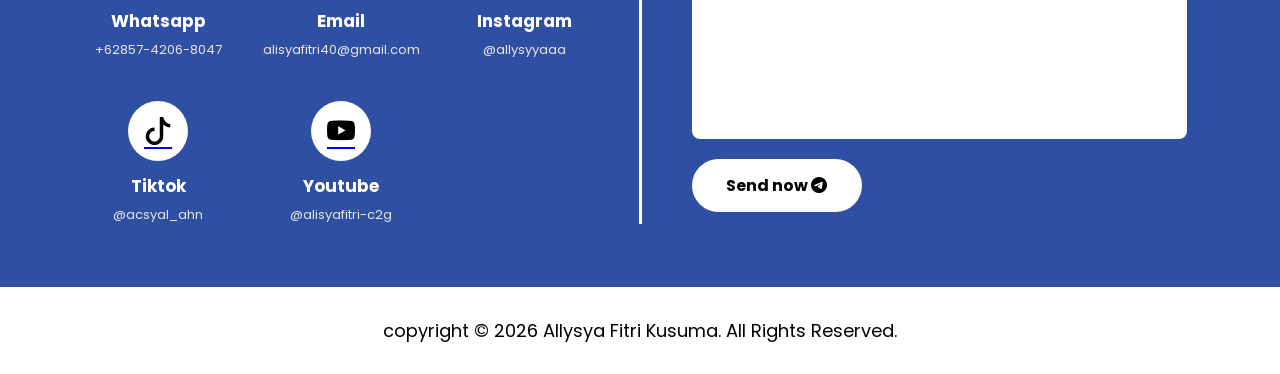
==== commit 007871e4: "Update index.html" ====
--- a/index.html
+++ b/index.html
@@ -285,7 +285,7 @@
 
       <div class="social-container">
         <div class="social-box">
-          <a href="https://wa.me/+6285742068047 target="_blank">
+          <a href="https://wa.me/085742068047 target="_blank">
              <i class="bi bi-whatsapp"></i>
         </a>
           <h3>Whatsapp</h3>
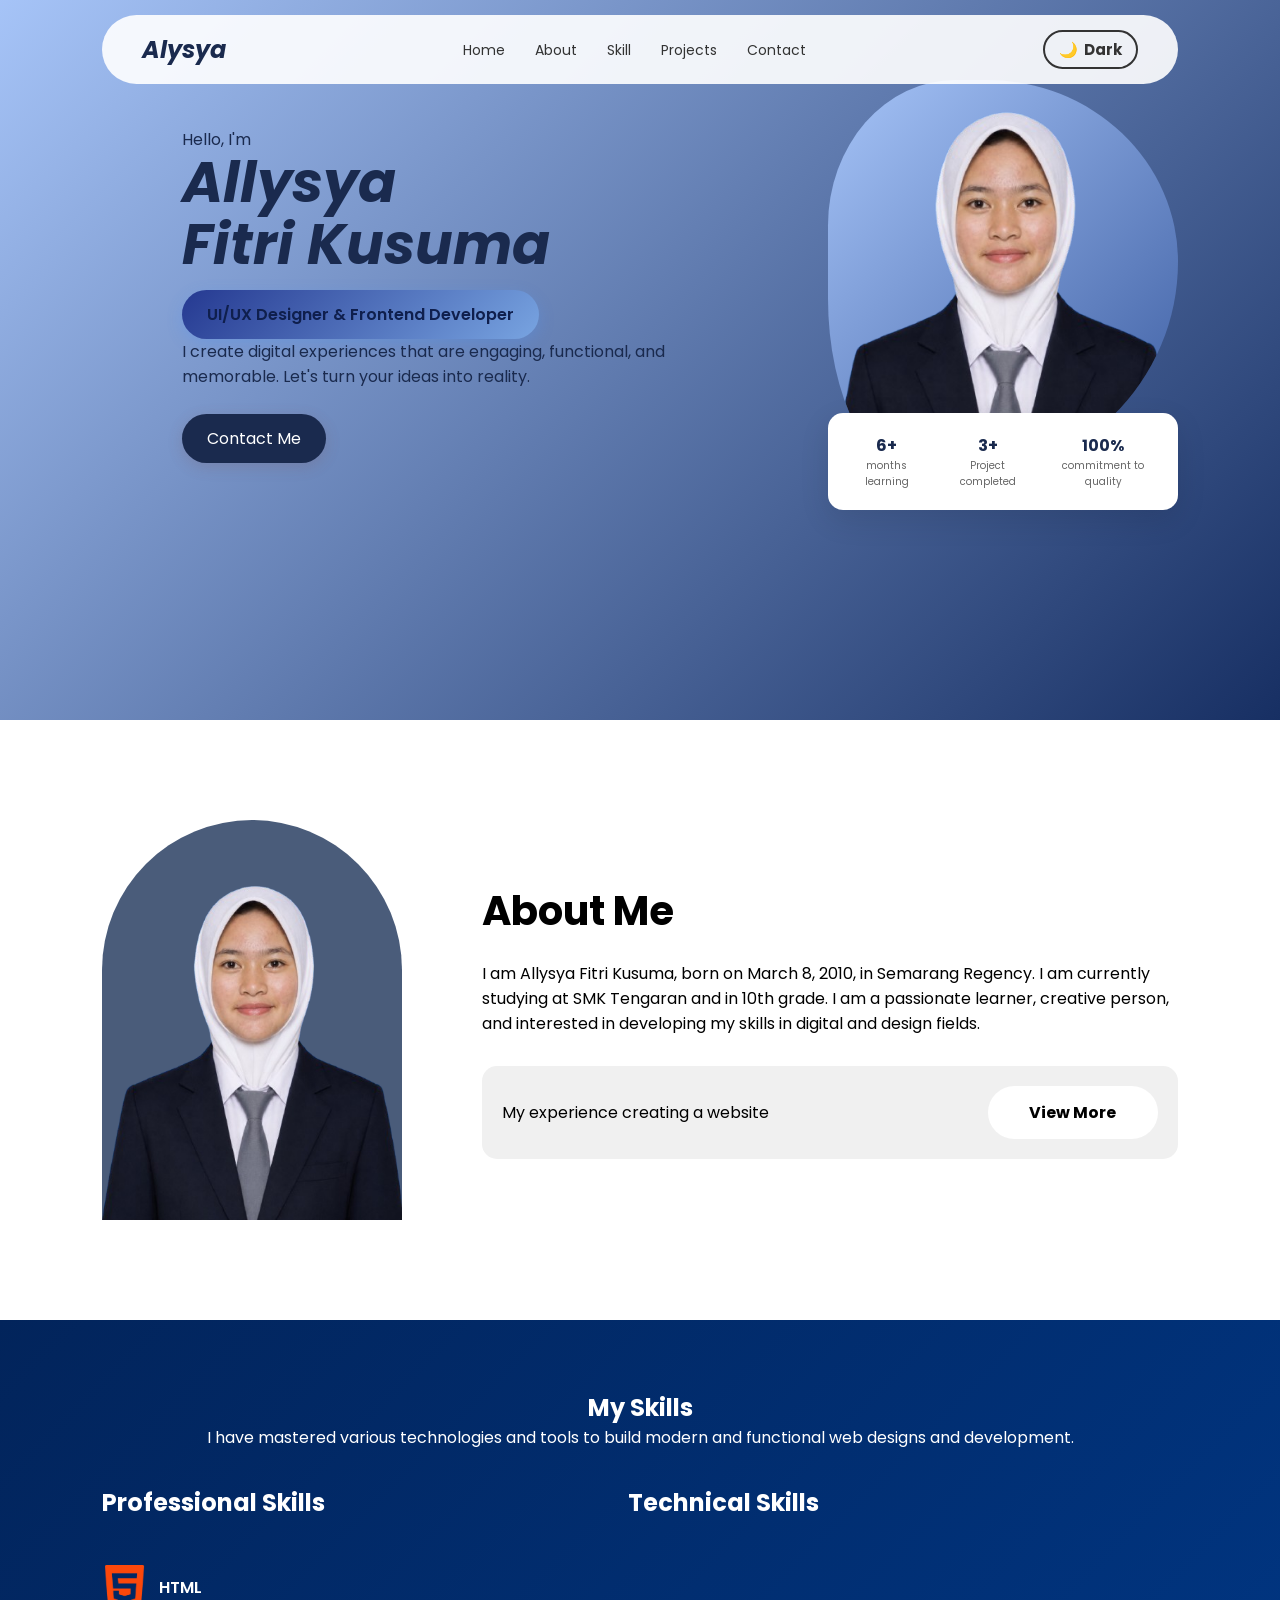
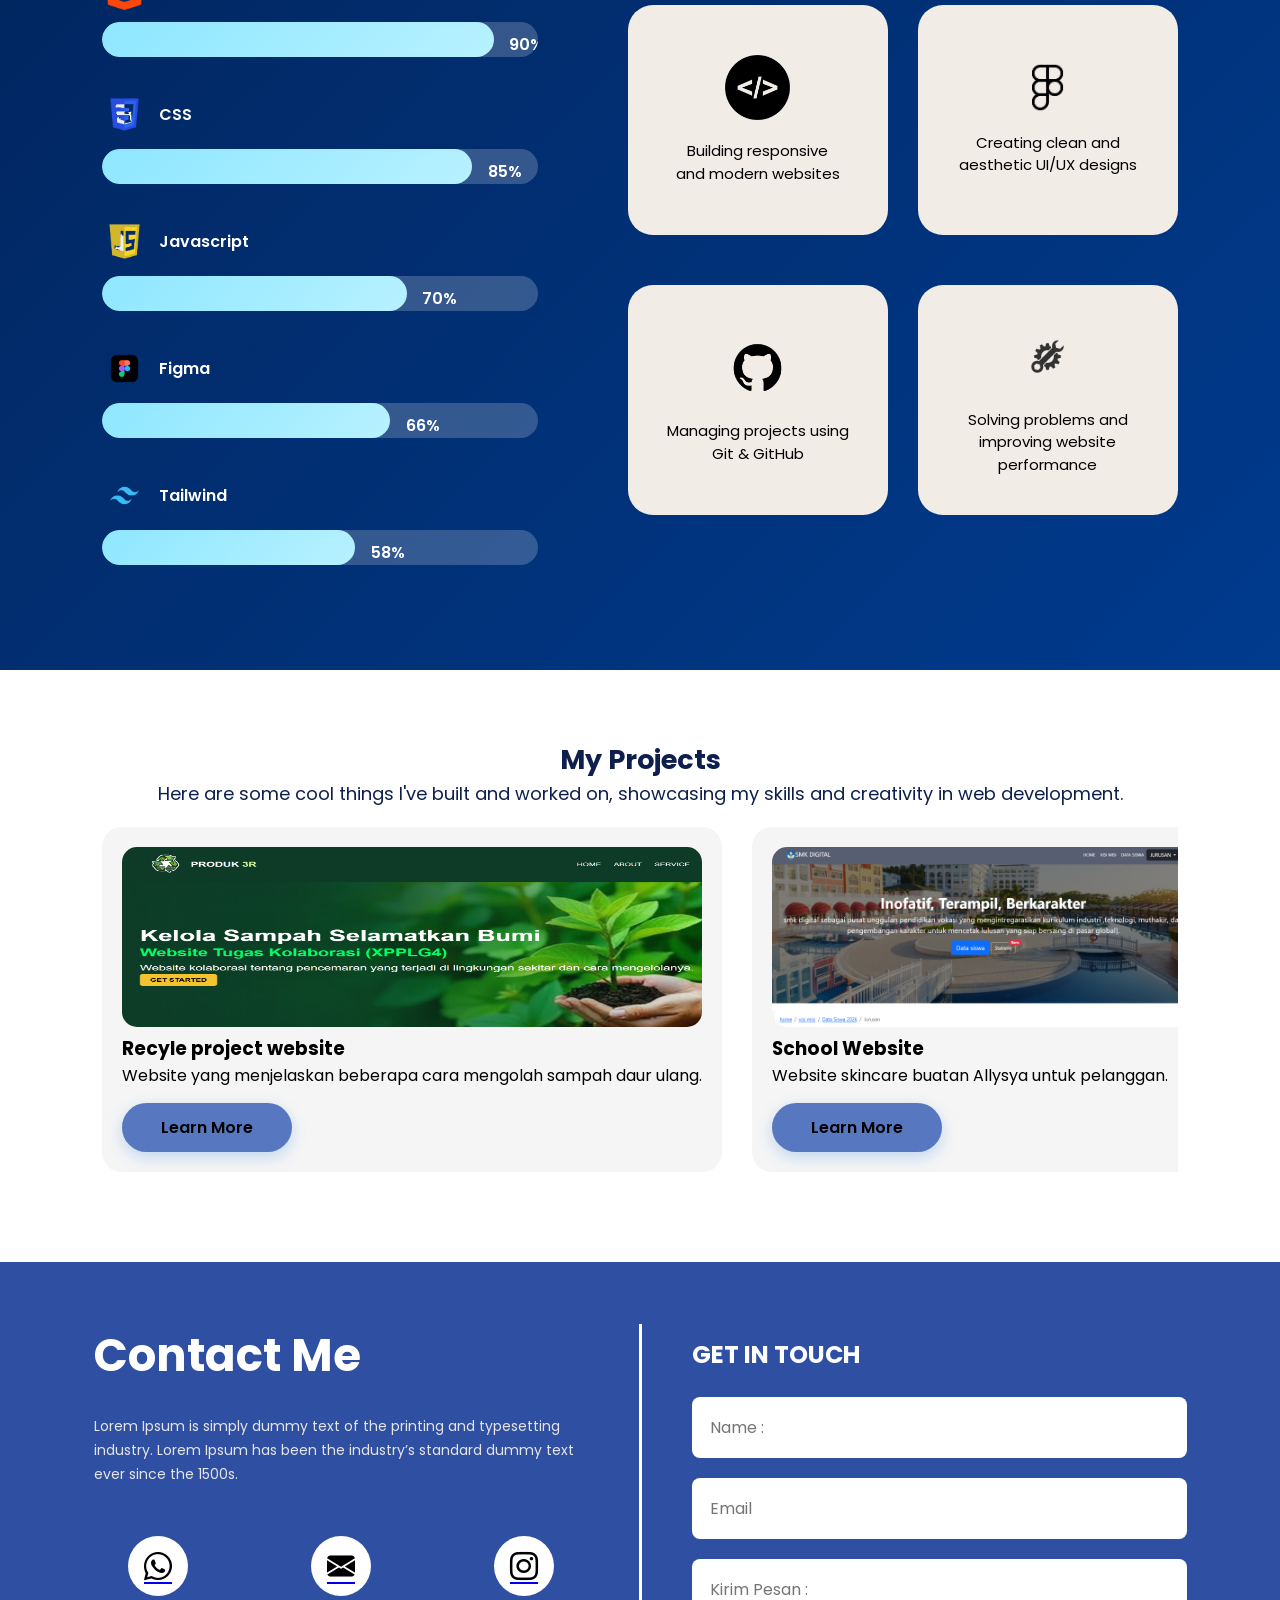
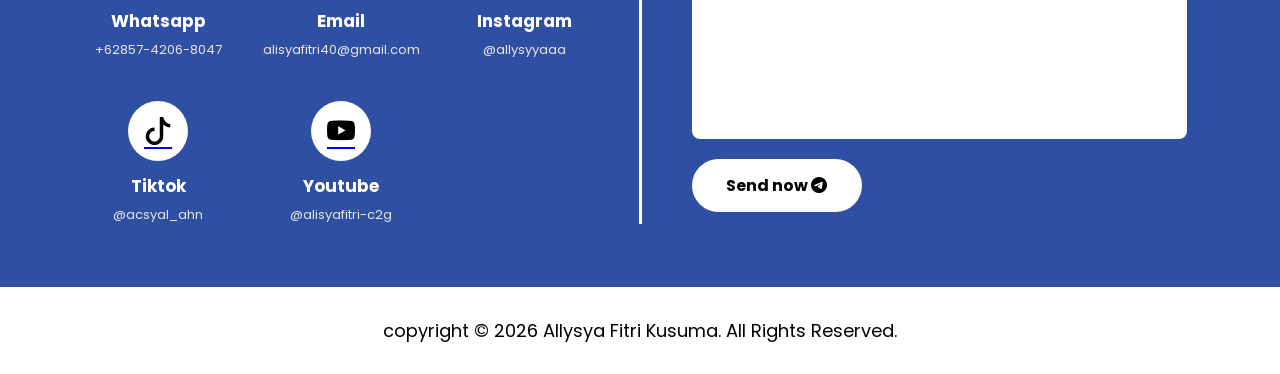
==== commit 839f958f: "Update index.html" ====
--- a/index.html
+++ b/index.html
@@ -285,8 +285,9 @@
 
       <div class="social-container">
         <div class="social-box">
-          <a href="https://wa.me/085742068047 target="_blank">
+          <a href="https://wa.me/6285742068047" target="_blank">
              <i class="bi bi-whatsapp"></i>
+          </a>
         </a>
           <h3>Whatsapp</h3>
           <p>+62857-4206-8047</p>
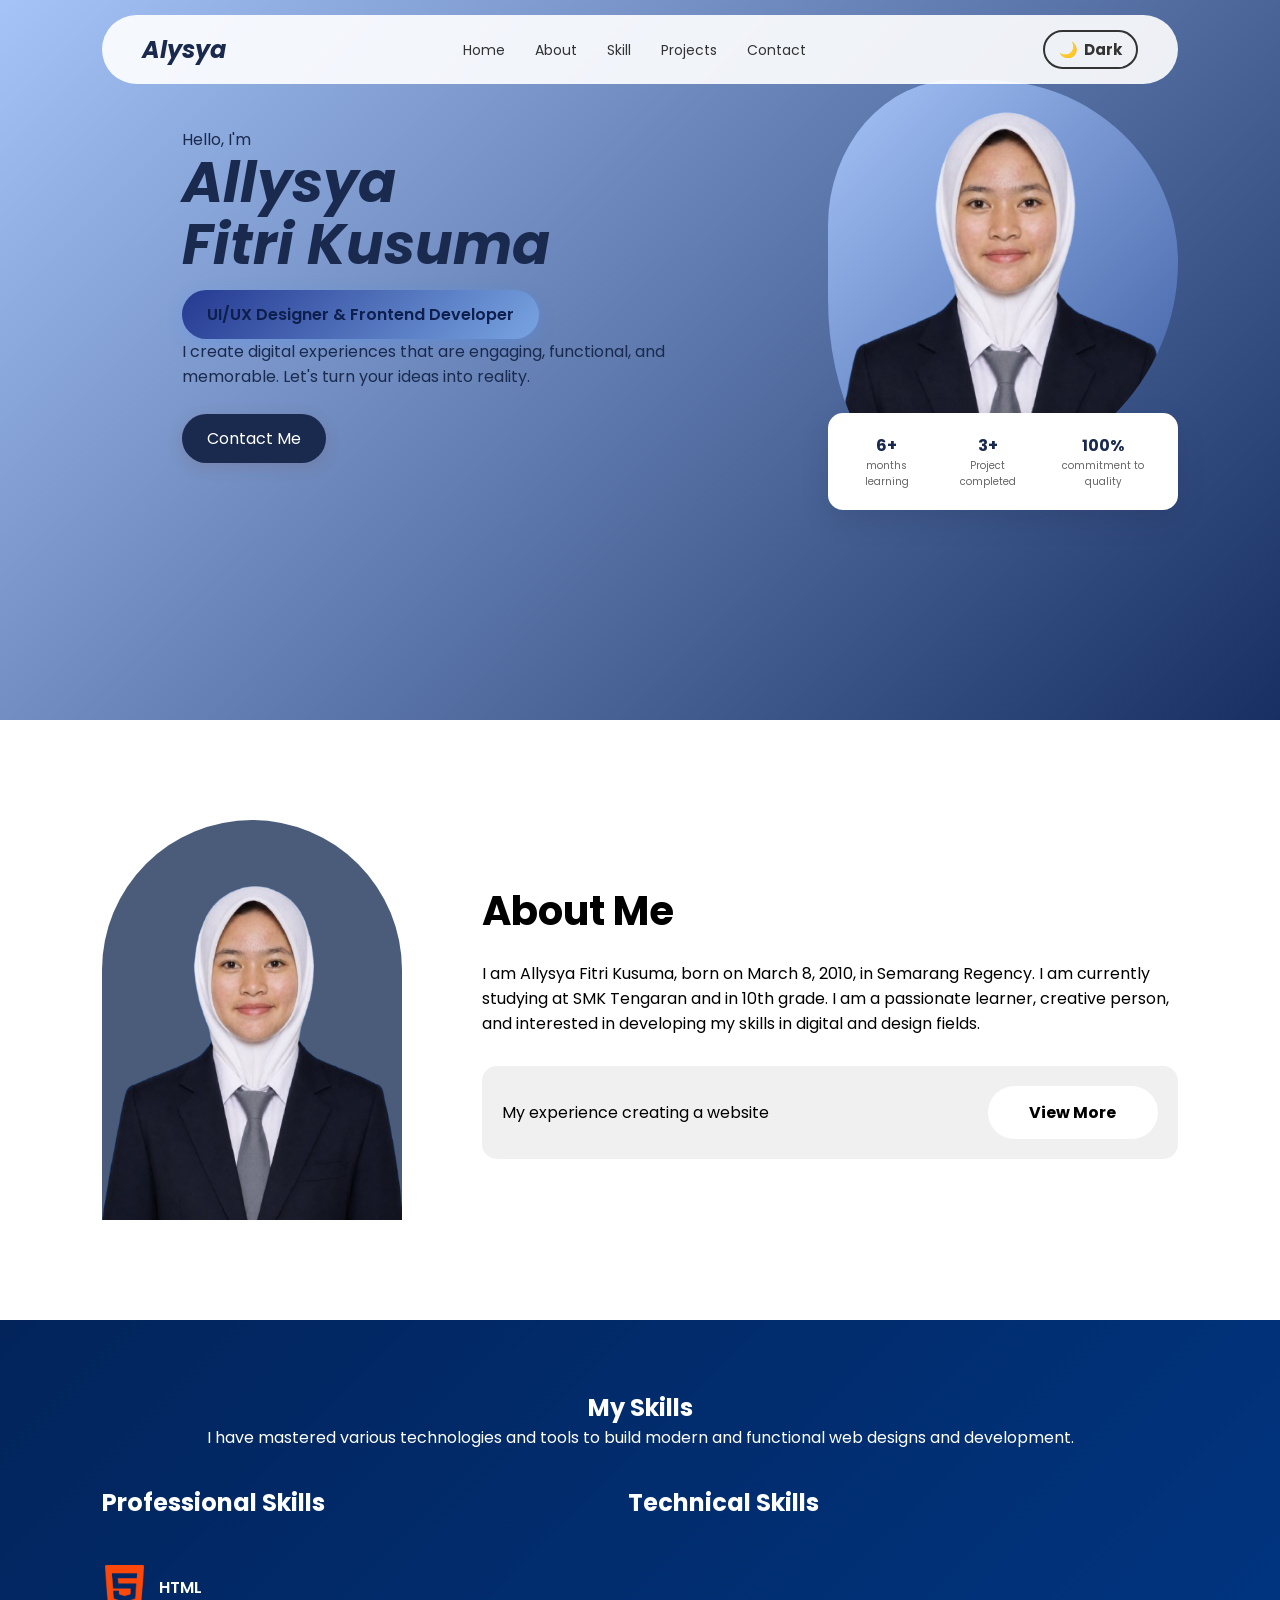
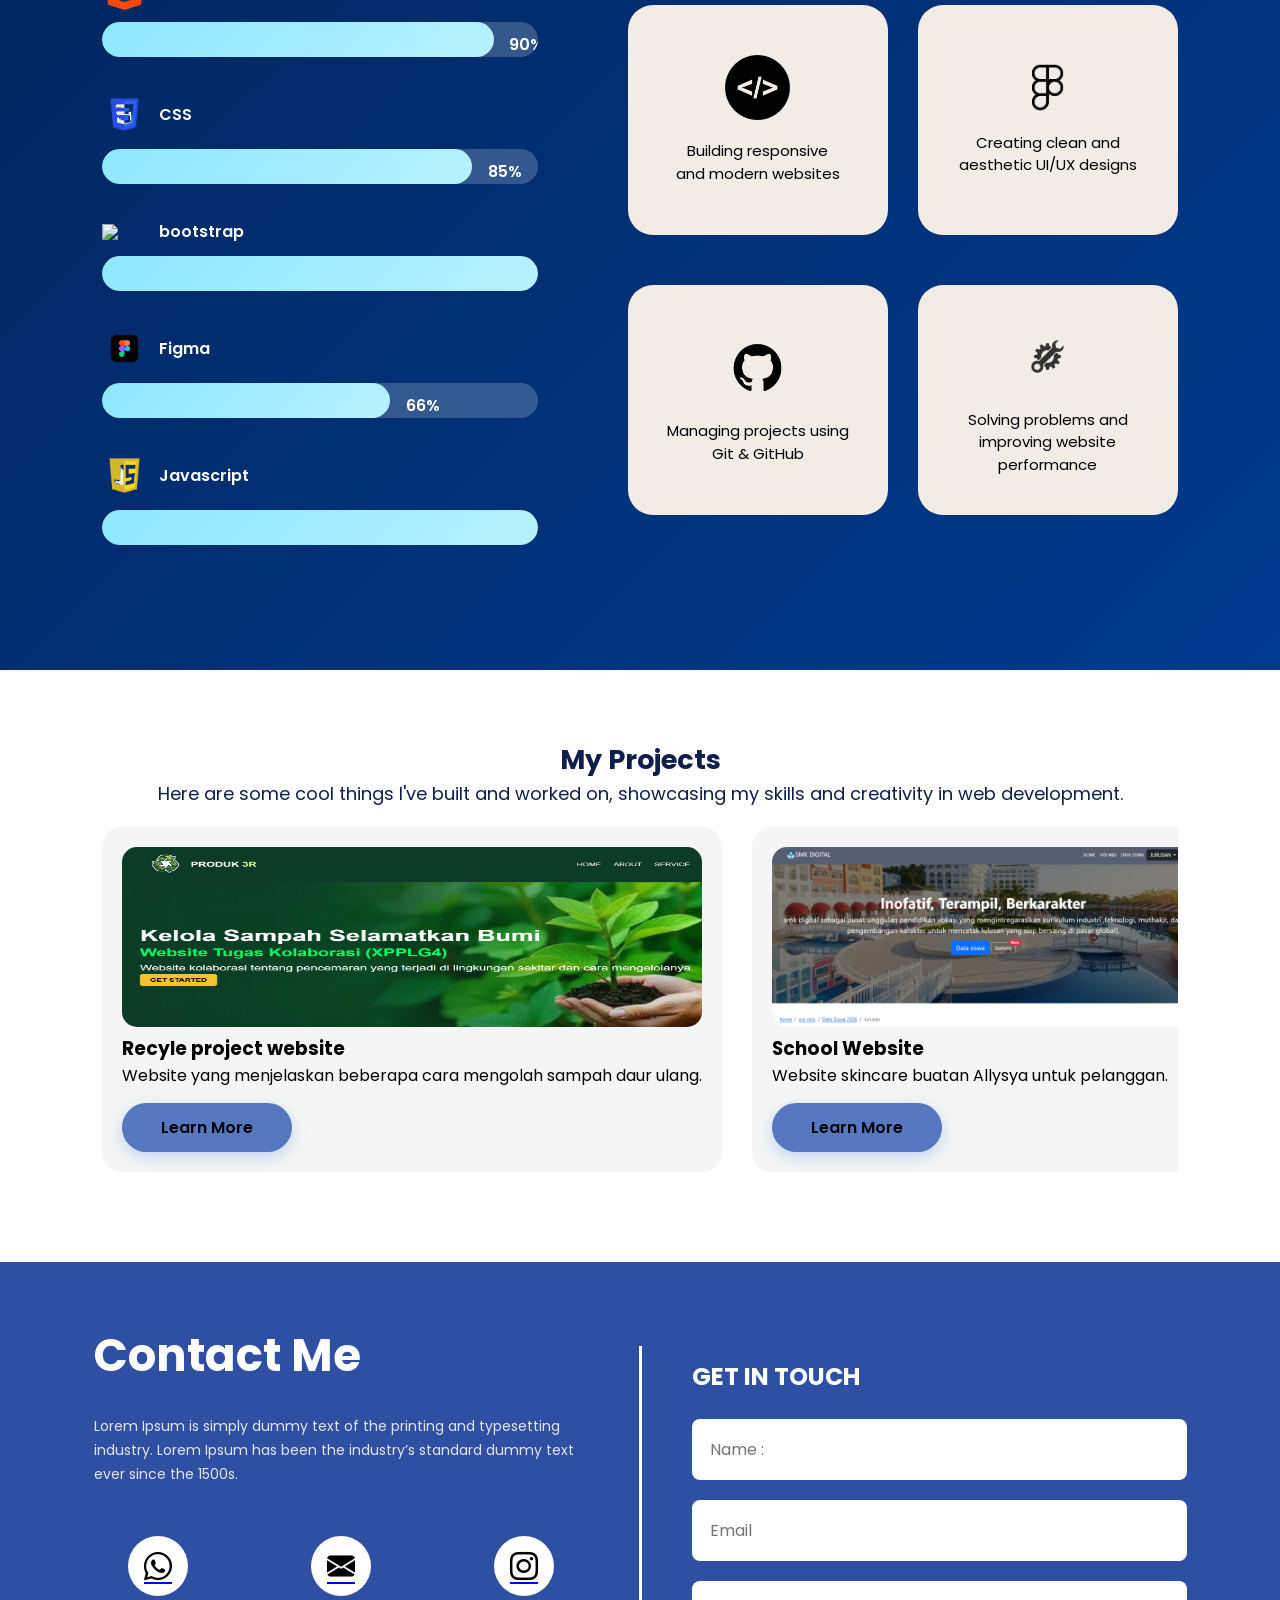
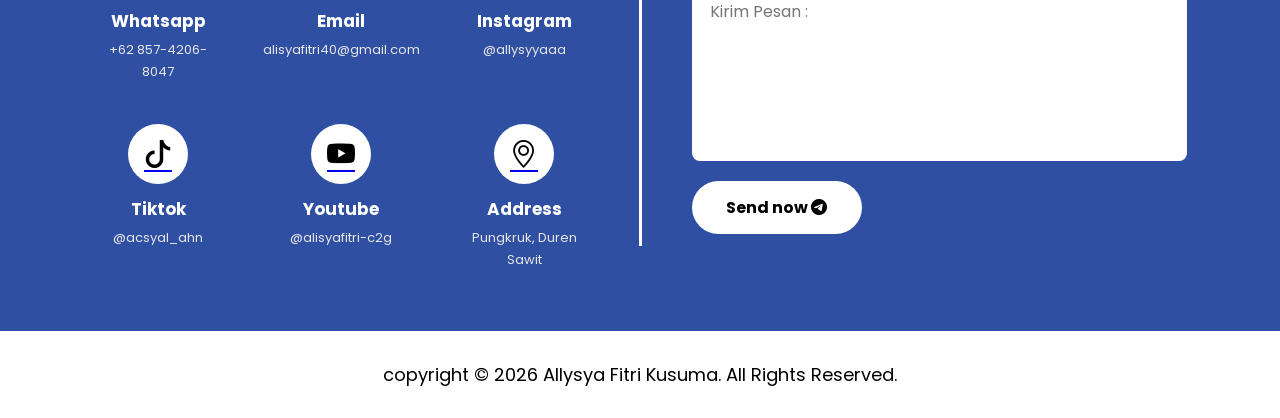
==== commit 19f65a18: "Update index.html" ====
--- a/index.html
+++ b/index.html
@@ -125,12 +125,12 @@
             <div class="skill">
 
                 <div class="skill-title">
-                    <img src="Baixar_javascript_logotipo_png__javascript_ícone_transparente_png-removebg-preview.png">
-                    <span>Javascript</span>
+                    <img src="Redirecting___-removebg-preview.png">
+                    <span>bootstrap</span>
                 </div>
 
                 <div class="skill-bar">
-                    <div class="skill-fill js">
+                    <div class="skill-fill bootstrap">
                         <span>70%</span>
                     </div>
                 </div>
@@ -157,12 +157,12 @@
             <div class="skill">
 
                 <div class="skill-title">
-                    <img src="Tailwind_Labs-removebg-preview.png" alt="">
-                    <span>Tailwind</span>
+                    <img src="Baixar_javascript_logotipo_png__javascript_ícone_transparente_png-removebg-preview.png" alt="">
+                    <span>Javascript</span>
                 </div>
 
                 <div class="skill-bar">
-                    <div class="skill-fill Tailwind">
+                    <div class="skill-fill JS">
                         <span>58%</span>
                     </div>
                 </div>
@@ -285,12 +285,11 @@
 
       <div class="social-container">
         <div class="social-box">
-          <a href="https://wa.me/6285742068047" target="_blank">
+          <a href="https://wa.me/085742068047" target="_blank">
              <i class="bi bi-whatsapp"></i>
-          </a>
         </a>
           <h3>Whatsapp</h3>
-          <p>+62857-4206-8047</p>
+          <p>+62 857-4206-8047</p>
         </div>
 
         <div class="social-box">
@@ -323,6 +322,14 @@
           </a>
           <h3>Youtube</h3>
           <p>@alisyafitri-c2g</p>
+        </div>
+
+        <div class="social-box">
+          <a href="https://maps.google.com/?q=-7.418012,110.535302" target="_blank">
+             <i class="bi bi-geo-alt"></i>
+          </a>
+          <h3>Address</h3>
+          <p>Pungkruk, Duren Sawit</p>
         </div>
 
       </div>
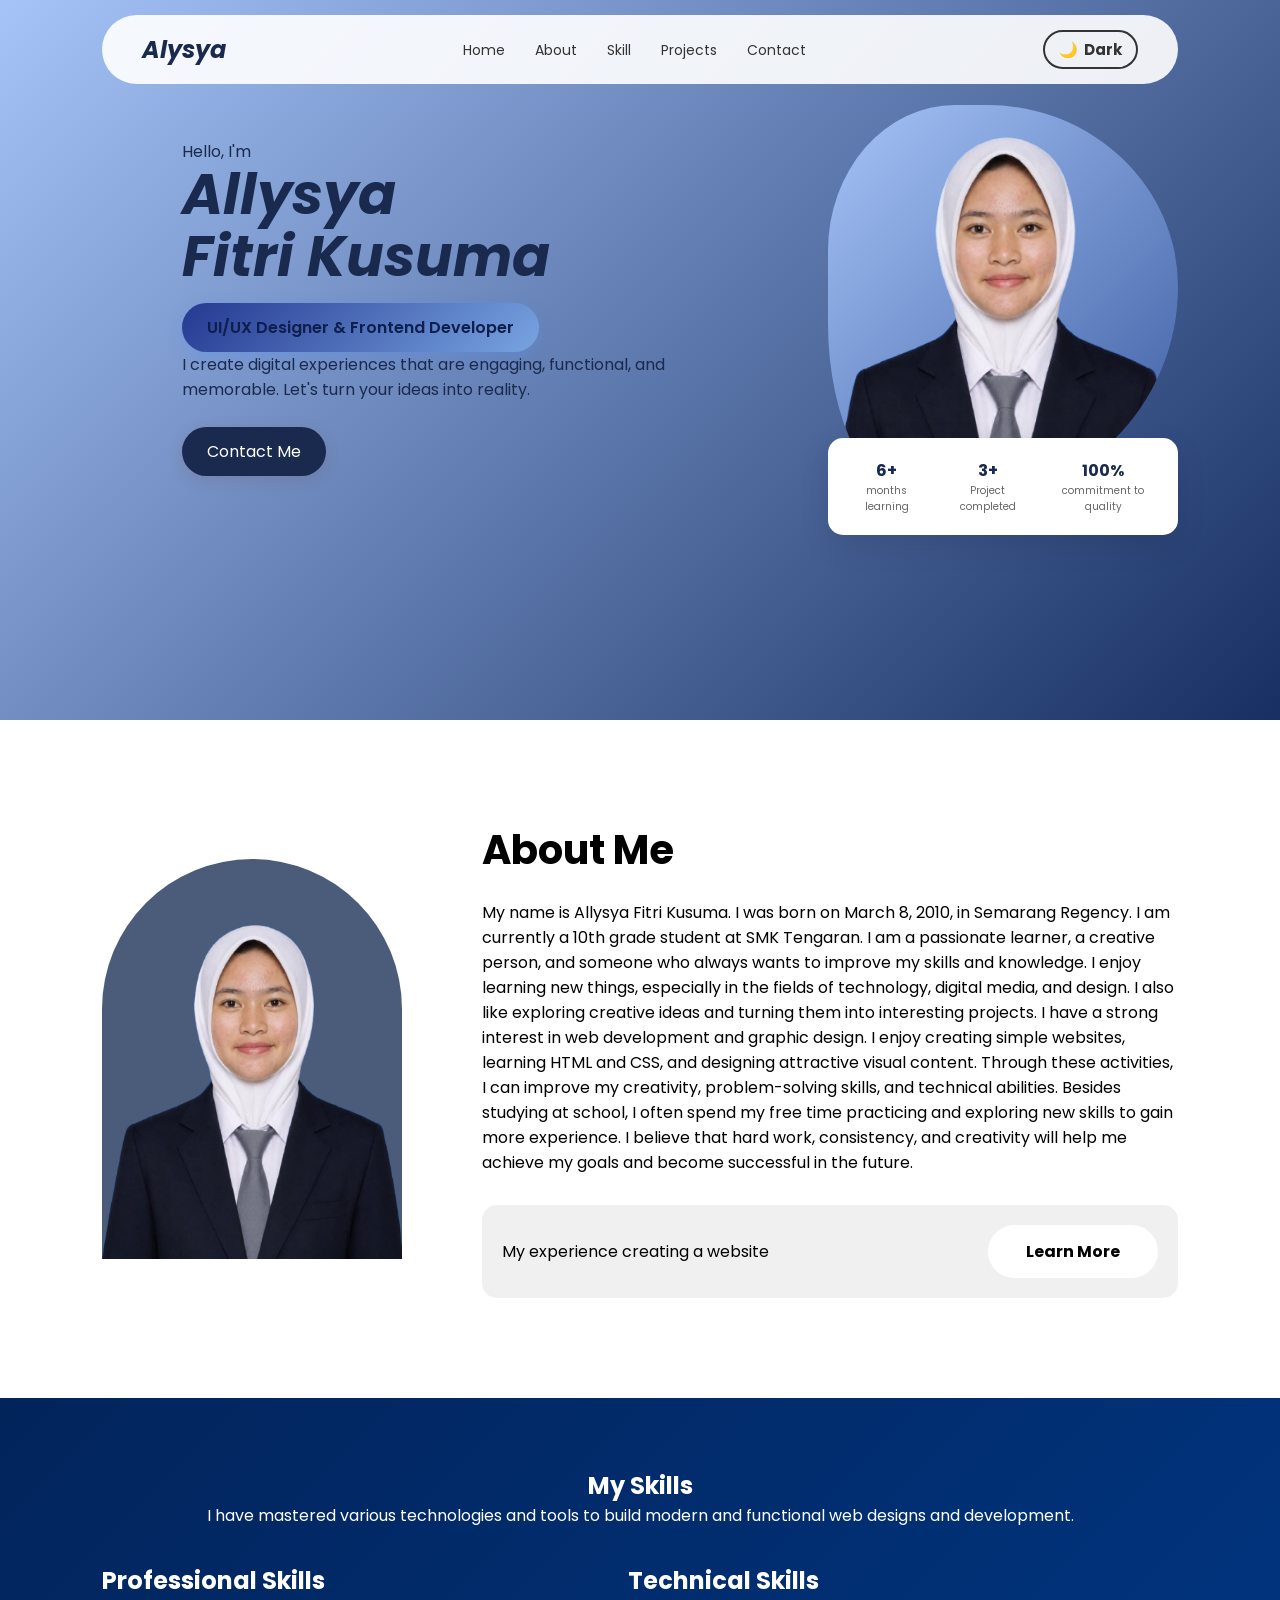
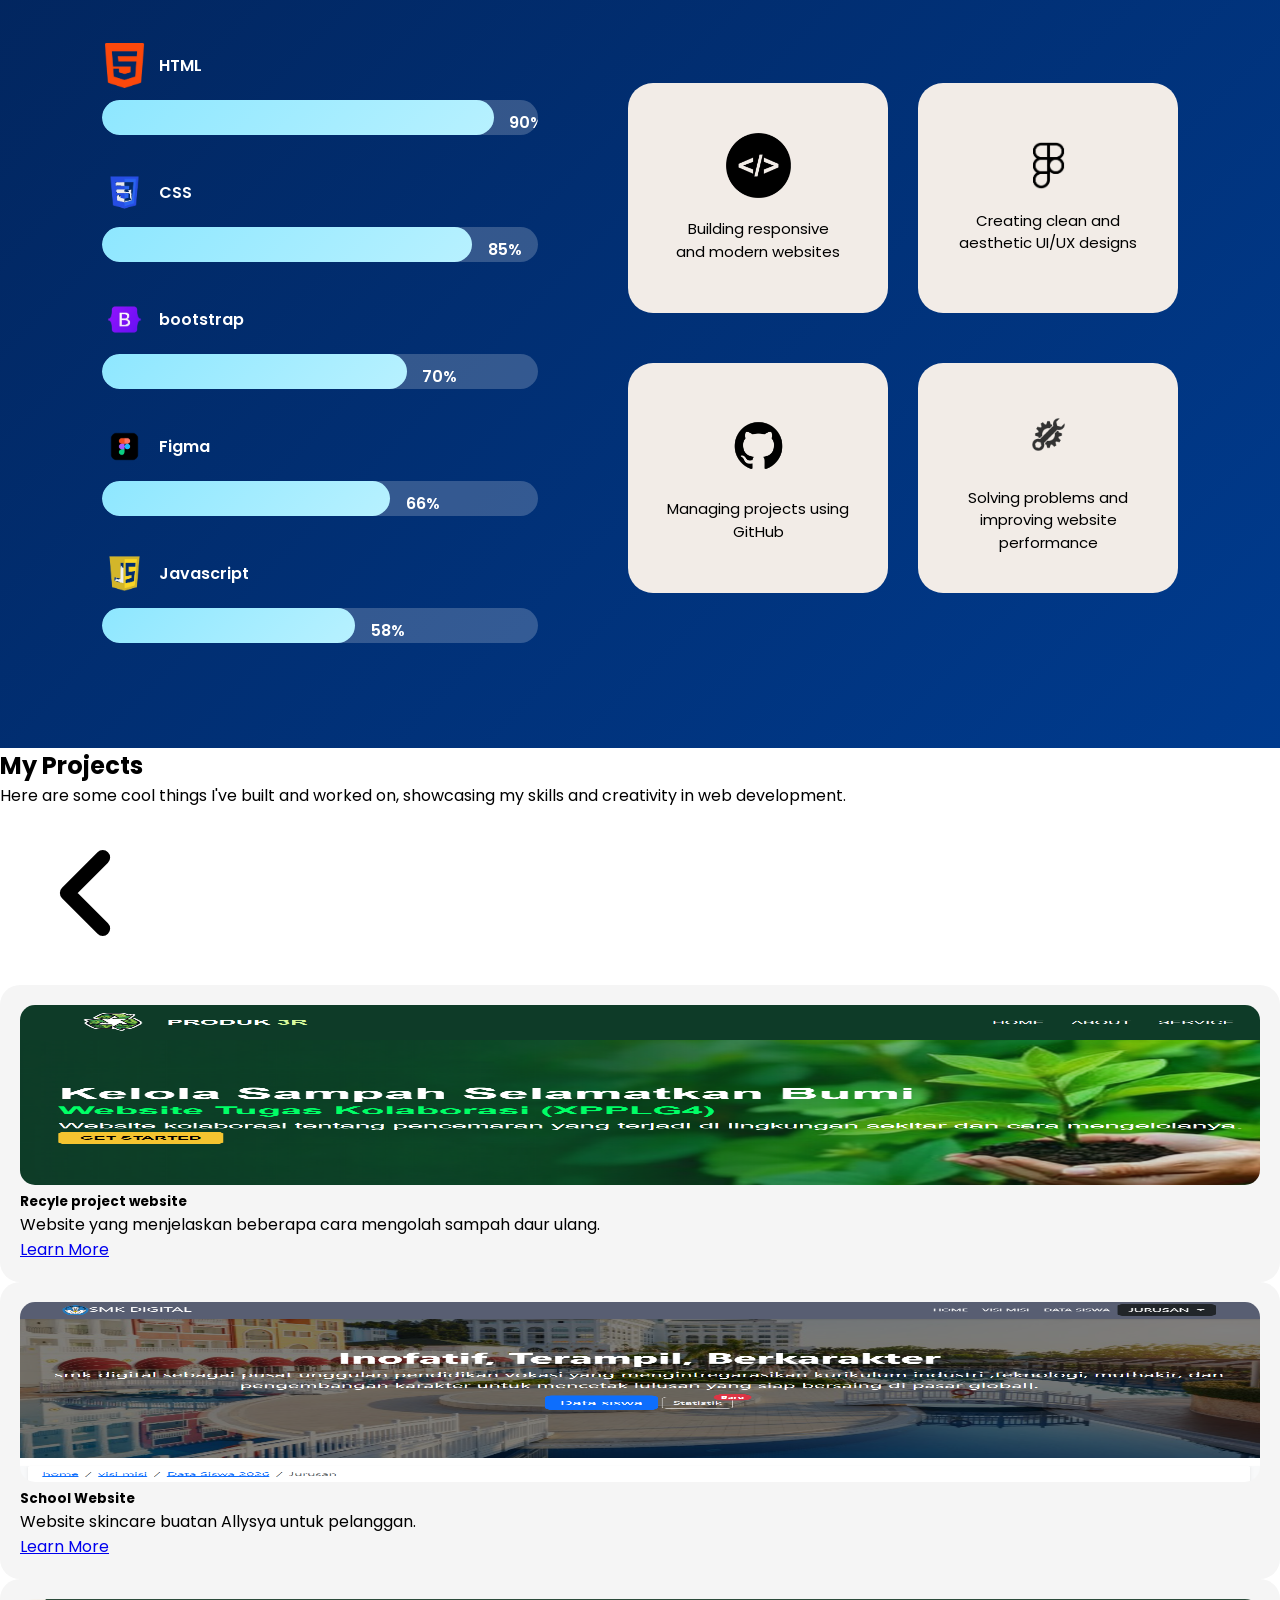
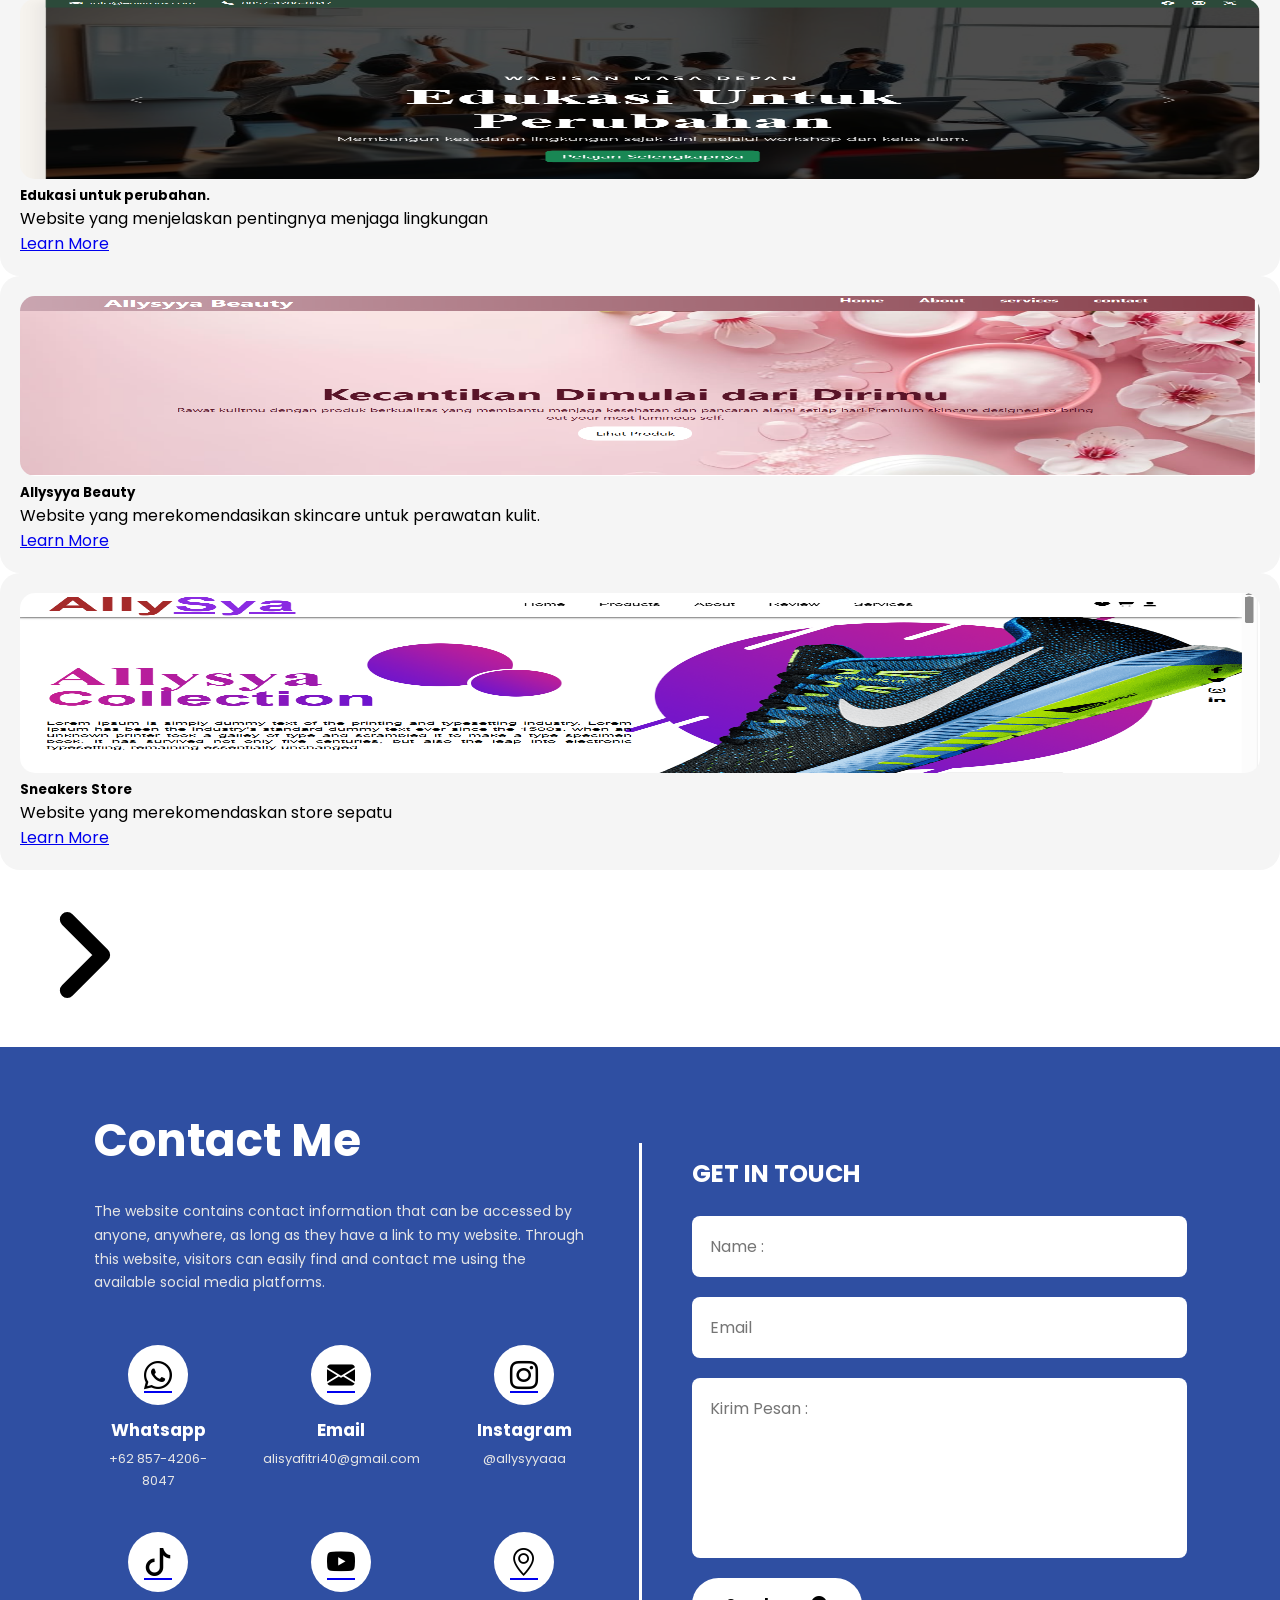
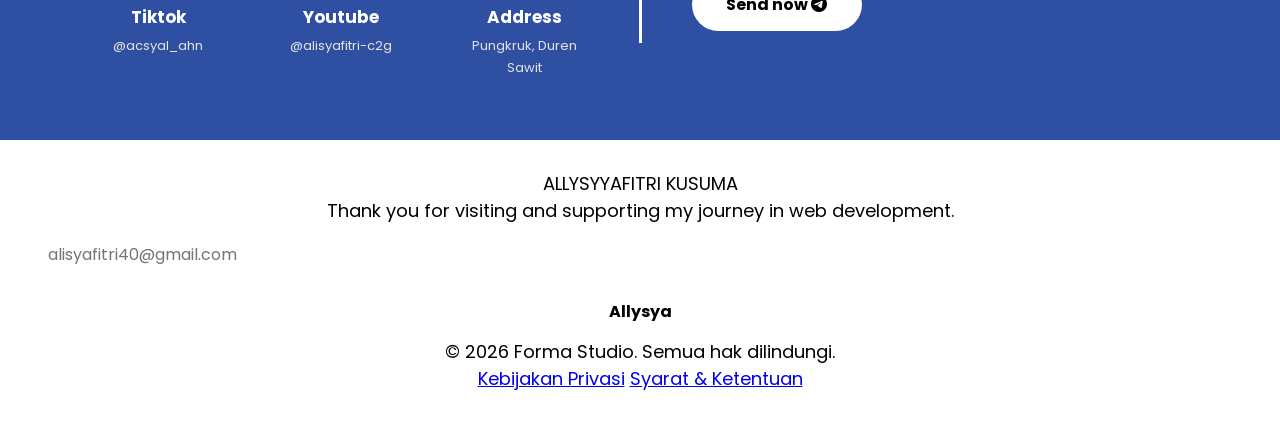
==== commit cb2c2532: "Update index.html" ====
--- a/index.html
+++ b/index.html
@@ -1,15 +1,15 @@
 <!DOCTYPE html>
 <html lang="id">
+
 <head>
     <meta charset="UTF-8">
     <meta name="viewport" content="width=device-width, initial-scale=1.0">
     <title>Portofolio Allysya</title>
     <link rel="stylesheet" href="style.css">
-    
     <link href="https://fonts.googleapis.com/css2?family=Poppins:wght@300;400;600;700&display=swap" rel="stylesheet">
-    <link rel="stylesheet" 
-    href="https://cdn.jsdelivr.net/npm/bootstrap-icons@1.11.3/font/bootstrap-icons.min.css">
+    <link rel="stylesheet" href="https://cdn.jsdelivr.net/npm/bootstrap-icons@1.11.3/font/bootstrap-icons.min.css">
 </head>
+
 <body>
 
     <!-- Hero Section -->
@@ -27,24 +27,31 @@
 
         <div class="hero-content" id="hero">
             <div class="hero-text">
-                <p class="greeting">Hello, I'm</p> 
+                <p class="greeting">Hello, I'm</p>
                 <h1>Allysya <br> Fitri Kusuma</h1>
                 <span class="badge">UI/UX Designer & Frontend Developer</span>
                 <p class="description">
-                    I create digital experiences that are engaging, functional, and memorable. Let's turn your ideas into reality.
+                    I create digital experiences that are engaging, functional, and memorable. Let's turn your ideas
+                    into reality.
                 </p>
                 <a href="#kontak" class="btn-contact">Contact Me</a>
             </div>
 
             <div class="hero-image">
                 <div class="blob-bg">
-                    <img src="profil.png" alt="Allysya"> 
+                    <img src="profil.png" alt="Allysya">
                 </div>
                 <!-- bawah profil Card -->
                 <div class="stats-card">
-                    <div class="stat-item"><strong>6+</strong> <p>months learning</p></div>
-                    <div class="stat-item"><strong>3+</strong> <p>Project completed</p></div>
-                    <div class="stat-item"><strong>100%</strong> <p>commitment to quality</p></div>
+                    <div class="stat-item"><strong>6+</strong>
+                        <p>months learning</p>
+                    </div>
+                    <div class="stat-item"><strong>3+</strong>
+                        <p>Project completed</p>
+                    </div>
+                    <div class="stat-item"><strong>100%</strong>
+                        <p>commitment to quality</p>
+                    </div>
                 </div>
             </div>
         </div>
@@ -61,16 +68,15 @@
             </div>
             <div class="about-text">
                 <h2>About Me</h2>
-                <p>I am Allysya Fitri Kusuma, born on March 8, 2010, in Semarang Regency.
-                     I am currently studying at SMK Tengaran and in 10th grade. I am a passionate 
-                     learner, creative person, and interested in developing my skills in digital and 
-                     design fields.</p>
-                
+                <p>My name is Allysya Fitri Kusuma. I was born on March 8, 2010, in Semarang Regency. I am currently a 10th grade student at SMK Tengaran. I am a passionate learner, a creative person, and someone who always wants to improve my skills and knowledge. I enjoy learning new things, especially in the fields of technology, digital media, and design. I also like exploring creative ideas and turning them into interesting projects.
+                    I have a strong interest in web development and graphic design. I enjoy creating simple websites, learning HTML and CSS, and designing attractive visual content. Through these activities, I can improve my creativity, problem-solving skills, and technical abilities. Besides studying at school, I often spend my free time practicing and exploring new skills to gain more experience. I believe that hard work, consistency, and creativity will help me achieve my goals and become successful in the future.
+                </p>
+
                 <div class="experience-card">
                     <p>My experience creating a website</p>
                     <button onclick="window.location.href='Report.html'">
-                     View More
-                    </button>
+                    Learn More
+                </button>
                 </div>
             </div>
         </div>
@@ -80,339 +86,473 @@
 
     <!-- MY SKILLS -->
 
-<section class="skills-section" id="skill">
-    <div class="name">
-        <h1>My Skills</h1>
-        <p>I have mastered various technologies and tools to build modern and functional web designs and development.</p>
+    <section class="skills-section" id="skill">
+        <div class="name">
+            <h1>My Skills</h1>
+            <p>I have mastered various technologies and tools to build modern and functional web designs and
+                development.</p>
+        </div>
+
+        <div class="skills-container">
+            <!-- LEFT -->
+            <div class="professional-skills">
+
+                <h2>Professional Skills</h2>
+                <div class="skill">
+
+                    <div class="skill-title">
+                        <img src="download__3_-removebg-preview.png" alt="">
+                        <span>HTML</span>
+                    </div>
+
+                    <div class="skill-bar">
+                        <div class="skill-fill html">
+                            <span>90%</span>
+                        </div>
+                    </div>
+
+                </div>
+
+
+                <div class="skill">
+
+                    <div class="skill-title">
+                        <img src="CSS-removebg-preview.png" alt="">
+                        <span>CSS</span>
+                    </div>
+
+                    <div class="skill-bar">
+                        <div class="skill-fill css">
+                            <span>85%</span>
+                        </div>
+                    </div>
+
+                </div>
+
+                <div class="skill">
+
+                    <div class="skill-title">
+                        <img src="Redirecting___-removebg-preview.png">
+                        <span>bootstrap</span>
+                    </div>
+
+                    <div class="skill-bar">
+                        <div class="skill-fill bootstrap">
+                            <span>70%</span>
+                        </div>
+                    </div>
+
+                </div>
+
+                <div class="skill">
+
+                    <div class="skill-title">
+                        <img src="Download_Figma_Logo_Icon_Figma_App_Editable_Transparent_Background_Premium_Social_Media_Design_for_Digital_Download_-removebg-preview.png"
+                            alt="">
+                        <span>Figma</span>
+
+                    </div>
+
+                    <div class="skill-bar">
+                        <div class="skill-fill Figma">
+                            <span>66%</span>
+                        </div>
+
+                    </div>
+
+                </div>
+
+                <div class="skill">
+
+                    <div class="skill-title">
+                        <img src="Baixar_javascript_logotipo_png__javascript_ícone_transparente_png-removebg-preview.png"
+                            alt="">
+                        <span>Javascript</span>
+                    </div>
+
+                    <div class="skill-bar">
+                        <div class="skill-fill JS">
+                            <span>58%</span>
+                        </div>
+                    </div>
+
+                </div>
+
+            </div>
+
+            <!-- RIGHT -->
+            <div class="col-lg-6">
+                <h2 class="skill-title text-center mb-5">
+                    Technical Skills
+                </h2>
+
+                <div class="tech-container">
+
+                    <div class="skill-card">
+                        <img src="laptop_logo_sticker___Coding_icons_for_free_download___Freepik-removebg-preview.png"
+                            class="skill-icon">
+                        <p>
+                            Building responsive <br>
+                            and modern websites
+                        </p>
+                    </div>
+
+                    <div class="skill-card">
+                        <img src="Figma_Logo-removebg-preview.png" class="skill-icon">
+                        <p>
+                            Creating clean and <br>
+                            aesthetic UI/UX designs
+                        </p>
+                    </div>
+
+                    <div class="skill-card">
+                        <img src="Download_GitHub_Logo__Git_Hub_Icon_On_White_Background-removebg-preview.png"
+                            class="skill-icon">
+                        <p>
+                            Managing projects using <br>
+                            GitHub
+                        </p>
+                    </div>
+
+                    <div class="skill-card">
+                        <img src="Gear_Setting_Icon_Graphic_Design_Template__Gear_Icons__Template_Icons__Graphic_Icons_PNG_and_Vector_with_Transparent_Background_for_Free_Download-removebg-preview.png"
+                            class="skill-icon">
+                        <p>
+                            Solving problems and <br>
+                            improving website performance
+                        </p>
+                    </div>
+
+                </div>
+            </div>
+    </section>
+
+    <!--PROJEK-->
+   <section class="py-5">
+  <div class="container">
+    <!-- Heading -->
+    <div class="text-center mb-5">
+      <h2 class="section-title">My Projects</h2>
+      <p class="section-subtitle mt-2">
+        Here are some cool things I've built and worked on, showcasing my skills and creativity in web development.
+      </p>
     </div>
-
-    <div class="skills-container">
+    <!-- Slider -->
+    <div class="slider-outer">
+
+      <!-- Panah Kiri -->
+      <button class="arrow-btn btn" id="prevBtn" aria-label="Sebelumnya" disabled>
+        <svg viewBox="0 0 24 24" fill="none" stroke="currentColor" stroke-width="2.5" stroke-linecap="round" stroke-linejoin="round">
+          <polyline points="15 18 9 12 15 6"/>
+        </svg>
+      </button>
+
+      <div class="slider-viewport">
+        <div class="slider-track" id="sliderTrack">
+
+          <!--CARD 1-->
+          <div class="project-card card">
+            <div class="card-img-wrap">
+              <img src="projek1.png" alt="Recyle Project Website"/>
+            </div>
+            <div class="card-body">
+              <h5 class="card-title">Recyle project website</h5>
+              <p class="card-text">Website yang menjelaskan beberapa cara mengolah sampah daur ulang.</p>
+              <a href="https://rofiqifaizin-png.github.io/kelolasampah/" class="btn-learn">Learn More</a>
+            </div>
+          </div>
+
+          
+          <div class="project-card card">
+            <div class="card-img-wrap">
+              <img src="projek2.png" alt="School Website"/>
+            </div>
+            <div class="card-body">
+              <h5 class="card-title">School Website</h5>
+              <p class="card-text">Website skincare buatan Allysya untuk pelanggan.</p>
+              <a href="https://alllysyya.github.io/Tugas-_-Bootstrap/ " class="btn-learn">Learn More</a>
+            </div>
+          </div>
+
+          
+          <div class="project-card card">
+            <div class="card-img-wrap">
+              <img src="projek3.png" alt="Project 3"/>
+            </div>
+            <div class="card-body">
+              <h5 class="card-title">Edukasi untuk perubahan.</h5>
+              <p class="card-text">Website yang menjelaskan pentingnya menjaga lingkungan </p>
+              <a href="https://alllysyya.github.io/TugasEnvironment/" class="btn-learn">Learn More</a>
+            </div>
+          </div>
+
+          <div class="project-card card">
+            <div class="card-img-wrap">
+              <img src="projek4.png" alt="Project 3"/>
+            </div>
+            <div class="card-body">
+              <h5 class="card-title">Allysyya Beauty</h5>
+              <p class="card-text">Website yang merekomendasikan skincare untuk perawatan kulit.</p>
+              <a href="https://alllysyya.github.io/Tugas4_Referensi/" class="btn-learn">Learn More</a>
+            </div>
+          </div>
+
+          <!-- ── CARD 4 ── -->
+          <div class="project-card card">
+            <div class="card-img-wrap">
+              <img src="projek5.png" alt="Project 4"/>
+            </div>
+            <div class="card-body">
+              <h5 class="card-title">Sneakers Store</h5>
+              <p class="card-text">Website yang merekomendaskan store sepatu</p>
+              <a href="https://alllysyya.github.io/Tugas5_Shoes/ " class="btn-learn">Learn More</a>
+            </div>
+          </div>
+
+        </div>
+      </div>
+
+      <!-- Panah Kanan -->
+      <button class="arrow-btn btn" id="nextBtn" aria-label="Selanjutnya">
+        <svg viewBox="0 0 24 24" fill="none" stroke="currentColor" stroke-width="2.5" stroke-linecap="round" stroke-linejoin="round">
+          <polyline points="9 18 15 12 9 6"/>
+        </svg>
+      </button>
+
+    </div>
+    <!-- Dots -->
+    <div class="slider-dots" id="sliderDots"></div>
+  </div>
+  </section>
+
+    <!--KONTAK -->
+    <section class="contact-section" id="kontak">
         <!-- LEFT -->
-        <div class="professional-skills">
-
-            <h2>Professional Skills</h2>
-            <div class="skill">
-
-                <div class="skill-title">
-                    <img src="download__3_-removebg-preview.png" alt="">
-                    <span>HTML</span>
-                </div>
-
-                <div class="skill-bar">
-                    <div class="skill-fill html">
-                        <span>90%</span>
-                    </div>
-                </div>
-
-            </div>
-
-    
-            <div class="skill">
-
-                <div class="skill-title">
-                    <img src="CSS-removebg-preview.png" alt="">
-                    <span>CSS</span>
-                </div>
-
-                <div class="skill-bar">
-                    <div class="skill-fill css">
-                        <span>85%</span>
-                    </div>
-                </div>
-
-            </div>
-
-            <div class="skill">
-
-                <div class="skill-title">
-                    <img src="Redirecting___-removebg-preview.png">
-                    <span>bootstrap</span>
-                </div>
-
-                <div class="skill-bar">
-                    <div class="skill-fill bootstrap">
-                        <span>70%</span>
-                    </div>
-                </div>
-
-            </div>
-
-            <div class="skill">
-
-                <div class="skill-title">
-                    <img src="Download_Figma_Logo_Icon_Figma_App_Editable_Transparent_Background_Premium_Social_Media_Design_for_Digital_Download_-removebg-preview.png" alt="">
-                    <span>Figma</span>
-                     
-                </div>
-
-                <div class="skill-bar">
-                    <div class="skill-fill Figma">
-                        <span>66%</span>
-                    </div>
-                
-                </div>
-
-            </div>
-
-            <div class="skill">
-
-                <div class="skill-title">
-                    <img src="Baixar_javascript_logotipo_png__javascript_ícone_transparente_png-removebg-preview.png" alt="">
-                    <span>Javascript</span>
-                </div>
-
-                <div class="skill-bar">
-                    <div class="skill-fill JS">
-                        <span>58%</span>
-                    </div>
-                </div>
-
-            </div>
-
+        <div class="left">
+            <h1>Contact Me</h1>
+            <br>
+            <p>
+                The website contains contact information that can be accessed by anyone,
+                 anywhere, as long as they have a link to my website. Through this website, 
+                 visitors can easily find and contact me using the available social media platforms.
+            </p>
+
+            <div class="social-container">
+                <div class="social-box">
+                    <a href="https://wa.me/085742068047" target="_blank">
+                        <i class="bi bi-whatsapp"></i>
+                    </a>
+                    <h3>Whatsapp</h3>
+                    <p>+62 857-4206-8047</p>
+                </div>
+
+                <div class="social-box">
+                    <a href="mailto:alisyafitri40@gmail.com">
+                        <i class="bi bi-envelope-fill"></i>
+                    </a>
+                    <h3>Email</h3>
+                    <p>alisyafitri40@gmail.com</p>
+                </div>
+
+                <div class="social-box">
+                    <a href="https://www.instagram.com/allysyyaaa?igsh=dWliOW4ydWEwbzBj" target="_blank">
+                        <i class="bi bi-instagram"></i>
+                    </a>
+                    <h3>Instagram</h3>
+                    <p>@allysyyaaa</p>
+                </div>
+
+                <div class="social-box">
+                    <a href="https://www.tiktok.com/@acsyal_ahn" target="_blank">
+                        <i class="bi bi-tiktok"></i>
+                    </a>
+                    <h3>Tiktok</h3>
+                    <p>@acsyal_ahn</p>
+                </div>
+
+                <div class="social-box">
+                    <a href="https://youtube.com/@alisyafitri-c2g" target="_blank">
+                        <i class="bi bi-youtube"></i>
+                    </a>
+                    <h3>Youtube</h3>
+                    <p>@alisyafitri-c2g</p>
+                </div>
+
+                <div class="social-box">
+                    <a href="https://maps.google.com/?q=-7.418012,110.535302" target="_blank">
+                        <i class="bi bi-geo-alt"></i>
+                    </a>
+                    <h3>Address</h3>
+                    <p>Pungkruk, Duren Sawit</p>
+                </div>
+
+            </div>
         </div>
 
-        <!-- RIGHT -->
-    <div class="col-lg-6">
-    <h2 class="skill-title text-center mb-5">
-        Technical Skills
-    </h2>
-
-    <div class="tech-container">
-
-        <div class="skill-card">
-            <img src="laptop_logo_sticker___Coding_icons_for_free_download___Freepik-removebg-preview.png" class="skill-icon">
-            <p>
-                Building responsive <br>
-                and modern websites
-            </p>
+        <!-- GARIS tengh-->
+        <div class="divider"></div>
+        <!--RIGHT-->
+        <div class="right">
+            <h2>GET IN TOUCH</h2>
+            <br>
+            <form>
+                <input type="text" placeholder="Name :" />
+                <input type="email" placeholder="Email" />
+                <textarea placeholder="Kirim Pesan :"></textarea>
+
+                <button type="submit">
+                    Send now <i class="bi bi-telegram"></i>
+                </button>
+            </form>
         </div>
-
-        <div class="skill-card">
-            <img src="Figma_Logo-removebg-preview.png" class="skill-icon">
-            <p>
-                Creating clean and <br>
-                aesthetic UI/UX designs
-            </p>
-        </div>
-
-        <div class="skill-card">
-            <img src="Download_GitHub_Logo__Git_Hub_Icon_On_White_Background-removebg-preview.png" class="skill-icon">
-           <p>
-                Managing projects using <br>
-                Git & GitHub
-            </p>
-        </div>
-
-        <div class="skill-card">
-            <img src="Gear_Setting_Icon_Graphic_Design_Template__Gear_Icons__Template_Icons__Graphic_Icons_PNG_and_Vector_with_Transparent_Background_for_Free_Download-removebg-preview.png" class="skill-icon">
-            <p>
-                Solving problems and <br>
-                improving website performance
-            </p>
-        </div>
-
+    </section>
+
+    <!--FOOTER-->
+   <footer class="ft-root">
+
+
+  <div class="ft-newsletter">
+    <div class="ft-nl-text">
+      <p>ALLYSYYAFITRI KUSUMA</p>
+      <p>Thank you for visiting and supporting my journey in web development.</p>
     </div>
-</div>
-</section>
-
-<!--MY PROJEK-->
-    <section class="projects" id="projek">
-        <div class="judul">
-    <h1>My Projects</h1>
-    <p>Here are some cool things I've built and worked on, showcasing my skills and creativity in web development.</p>
+    <div class="ft-nl-form">
+      <input type="email" placeholder="alisyafitri40@gmail.com" />
+      <button type="button">Allysya</button>
     </div>
-    <div class="projects-container">
-
-        <div class="project-card">
-            <img src="projek1.png">
-            <h3>Recyle project website </h3>
-            <p>Website yang menjelaskan beberapa cara mengolah sampah daur ulang.</p>
-           <button onclick="window.location.href='https://rofiqifaizin-png.github.io/kelolasampah/ '">
-             Learn More
-            </button>
-        </div>
-
-        <div class="project-card">
-            <img src="projek2.png">
-            <h3>School Website</h3>
-            <p>Website skincare buatan Allysya untuk pelanggan.</p>
-           <button onclick="window.location.href='https://alllysyya.github.io/Tugas-_-Bootstrap/ '">
-             Learn More
-            </button>
-        </div>
-
-        <div class="project-card">
-            <img src="projek3.png">
-            <h3>Edukasi untuk Perubahan</h3>
-            <p>Website yang menjelaskan pentingnya menjaga lingkungan.</p>
-            <button onclick="window.location.href='https://alllysyya.github.io/TugasEnvironment/ '">
-             Learn More
-            </button>
-        </div>
-
-        <div class="project-card">
-            <img src="projek4.png">
-            <h3>Allysyya Beauty </h3>
-            <p>Website yang menjelaskan pentingnya menjaga lingkungan.</p>
-            <button onclick="window.location.href='https://alllysyya.github.io/Tugas4_Referensi/'">
-             Learn More
-            </button>
-        </div>
-
-        <div class="project-card">
-            <img src="projek5.png">
-            <h3>Sneaker Store</h3>
-            <p>Website yang menjelaskan pentingnya menjaga lingkungan.</p>
-         <button onclick="window.location.href='https://alllysyya.github.io/Tugas5_Shoes/ '">
-             Learn More
-            </button>
-            </div>
+  </div>
+
+  <div class="ft-bottom">
+    <p class="ft-copy">© 2026 Forma Studio. Semua hak dilindungi.</p>
+    <div class="ft-legal">
+      <a href="#">Kebijakan Privasi</a>
+      <a href="#">Syarat & Ketentuan</a>
     </div>
-</section>
-
-<!--KONTAK -->
-<section class="contact-section" id="kontak">
-
-    <!-- LEFT -->
-    <div class="left">
-      <h1>Contact Me</h1>
-      <br>
-      <p>
-        Lorem Ipsum is simply dummy text of the printing and
-        typesetting industry. Lorem Ipsum has been the industry’s
-        standard dummy text ever since the 1500s.
-      </p>
-
-      <div class="social-container">
-        <div class="social-box">
-          <a href="https://wa.me/085742068047" target="_blank">
-             <i class="bi bi-whatsapp"></i>
-        </a>
-          <h3>Whatsapp</h3>
-          <p>+62 857-4206-8047</p>
-        </div>
-
-        <div class="social-box">
-          <a href="mailto:alisyafitri40@gmail.com">
-            <i class="bi bi-envelope-fill"></i>
-        </a>
-          <h3>Email</h3>
-          <p>alisyafitri40@gmail.com</p>
-        </div>
-
-        <div class="social-box">
-         <a href="https://www.instagram.com/allysyyaaa?igsh=dWliOW4ydWEwbzBj" target="_blank">
-            <i class="bi bi-instagram"></i>
-        </a>
-          <h3>Instagram</h3>
-          <p>@allysyyaaa</p>
-        </div>
-
-        <div class="social-box">
-          <a href="https://www.tiktok.com/@acsyal_ahn" target="_blank">
-             <i class="bi bi-tiktok"></i>
-        </a>
-          <h3>Tiktok</h3>
-          <p>@acsyal_ahn</p>
-        </div>
-
-        <div class="social-box">
-          <a href="https://youtube.com/@alisyafitri-c2g" target="_blank">
-             <i class="bi bi-youtube"></i>
-          </a>
-          <h3>Youtube</h3>
-          <p>@alisyafitri-c2g</p>
-        </div>
-
-        <div class="social-box">
-          <a href="https://maps.google.com/?q=-7.418012,110.535302" target="_blank">
-             <i class="bi bi-geo-alt"></i>
-          </a>
-          <h3>Address</h3>
-          <p>Pungkruk, Duren Sawit</p>
-        </div>
-
-      </div>
-    </div>
-
-    <!-- GARIS tengh-->
-    <div class="divider"></div>
-    <!--RIGHT-->
-    <div class="right">
-        <h2>GET IN TOUCH</h2>
-        <br>
-        <form >
-            <input type="text" placeholder="Name :"/>
-            <input type="email" placeholder="Email"/>
-            <textarea placeholder="Kirim Pesan :"></textarea>
-
-            <button type="submit">
-                Send now <i class="bi bi-telegram"></i>
-            </button>
-        </form>
-    </div>
-    </section>
-
-     <!--FOOTER-->
-    <footer>
-        copyright © 2026 Allysya Fitri Kusuma. All Rights Reserved.
-    </footer>
-
-
- <!-- JS Sprakle-->
+  </div>
+</footer>
+
+
+    <!--JS UNTUK PROJEK-->
     <script>
-  document.addEventListener("mousemove", function(e){
-
-    const star = document.createElement("div");
-    star.className = "star";
-    star.innerHTML = "✦";
-
-    star.style.left = e.clientX + "px";
-    star.style.top = e.clientY + "px";
-
-    document.body.appendChild(star);
-
-    setTimeout(()=>{
-      star.remove();
-    },1000);
-
-  });
-  </script>
-
-
-<script>
-    (function () {
-  // 1. tombol toggle ke dalam navbar
-  const navbar = document.querySelector(".navbar");
-
-  if (navbar) {
-    const btn = document.createElement("button");
-    btn.className = "dark-toggle";
-    btn.setAttribute("aria-label", "Toggle dark mode");
-    btn.innerHTML = `<span class="toggle-icon">🌙</span> <span class="toggle-label">Dark</span>`;
-    navbar.appendChild(btn);
-
-    // 2. Restore preferensi dari localStorage
-    const saved = localStorage.getItem("darkMode");
-    if (saved === "on") {
-      document.body.classList.add("dark");
-      btn.innerHTML = `<span class="toggle-icon">☀️</span> <span class="toggle-label">Light</span>`;
+  const track = document.getElementById('sliderTrack');
+  const prevBtn = document.getElementById('prevBtn');
+  const nextBtn = document.getElementById('nextBtn');
+  const dotsContainer = document.getElementById('dots');
+
+  const cards = track.querySelectorAll('.project-card');
+  const totalCards = cards.length;
+  let visibleCount = window.innerWidth <= 640 ? 1 : 2;
+  let current = 0;
+  const maxIndex = totalCards - visibleCount;
+
+  // Build dots
+  function buildDots() {
+    dotsContainer.innerHTML = '';
+    const totalDots = maxIndex + 1;
+    for (let i = 0; i <= maxIndex; i++) {
+      const dot = document.createElement('button');
+      dot.className = 'dot' + (i === current ? ' active' : '');
+      dot.setAttribute('aria-label', `Go to slide ${i + 1}`);
+      dot.addEventListener('click', () => goTo(i));
+      dotsContainer.appendChild(dot);
     }
-
-    // 3. Klik toggle
-    btn.addEventListener("click", () => {
-      const isDark = document.body.classList.toggle("dark");
-      if (isDark) {
-        btn.innerHTML = `<span class="toggle-icon">☀️</span> <span class="toggle-label">Light</span>`;
-        localStorage.setItem("darkMode", "on");
-      } else {
-        btn.innerHTML = `<span class="toggle-icon">🌙</span> <span class="toggle-label">Dark</span>`;
-        localStorage.setItem("darkMode", "off");
-      }
+  }
+
+  function updateDots() {
+    dotsContainer.querySelectorAll('.dot').forEach((d, i) => {
+      d.classList.toggle('active', i === current);
     });
   }
-})();
-
+
+  function getCardWidth() {
+    const gap = 24;
+    return cards[0].offsetWidth + gap;
+  }
+
+  function goTo(index) {
+    current = Math.max(0, Math.min(index, maxIndex));
+    track.style.transform = `translateX(-${current * getCardWidth()}px)`;
+    prevBtn.disabled = current === 0;
+    nextBtn.disabled = current === maxIndex;
+    updateDots();
+  }
+
+  prevBtn.addEventListener('click', () => goTo(current - 1));
+  nextBtn.addEventListener('click', () => goTo(current + 1));
+
+  // Touch/swipe support
+  let startX = 0;
+  track.addEventListener('touchstart', e => { startX = e.touches[0].clientX; }, { passive: true });
+  track.addEventListener('touchend', e => {
+    const diff = startX - e.changedTouches[0].clientX;
+    if (Math.abs(diff) > 50) goTo(diff > 0 ? current + 1 : current - 1);
+  });
+
+  window.addEventListener('resize', () => {
+    visibleCount = window.innerWidth <= 640 ? 1 : 2;
+    buildDots();
+    goTo(Math.min(current, maxIndex));
+  });
+
+  buildDots();
+  goTo(0);
 </script>
+
+
+    <!-- JS Sprakle-->
+    <script>
+        document.addEventListener("mousemove", function (e) {
+
+            const star = document.createElement("div");
+            star.className = "star";
+            star.innerHTML = "✦";
+
+            star.style.left = e.clientX + "px";
+            star.style.top = e.clientY + "px";
+
+            document.body.appendChild(star);
+
+            setTimeout(() => {
+                star.remove();
+            }, 1000);
+
+        });
+    </script>
+
+ <!--jS UMTUK MODE DARK-->
+    <script>
+        (function () {
+            // 1. tombol toggle ke dalam navbar
+            const navbar = document.querySelector(".navbar");
+
+            if (navbar) {
+                const btn = document.createElement("button");
+                btn.className = "dark-toggle";
+                btn.setAttribute("aria-label", "Toggle dark mode");
+                btn.innerHTML = `<span class="toggle-icon">🌙</span> <span class="toggle-label">Dark</span>`;
+                navbar.appendChild(btn);
+
+                // 2. Restore preferensi dari localStorage
+                const saved = localStorage.getItem("darkMode");
+                if (saved === "on") {
+                    document.body.classList.add("dark");
+                    btn.innerHTML = `<span class="toggle-icon">☀️</span> <span class="toggle-label">Light</span>`;
+                }
+
+                // 3. Klik toggle
+                btn.addEventListener("click", () => {
+                    const isDark = document.body.classList.toggle("dark");
+                    if (isDark) {
+                        btn.innerHTML = `<span class="toggle-icon">☀️</span> <span class="toggle-label">Light</span>`;
+                        localStorage.setItem("darkMode", "on");
+                    } else {
+                        btn.innerHTML = `<span class="toggle-icon">🌙</span> <span class="toggle-label">Dark</span>`;
+                        localStorage.setItem("darkMode", "off");
+                    }
+                });
+            }
+        })();
+
+    </script>
 </body>
 </html>
--- a/style.css
+++ b/style.css
@@ -3,7 +3,7 @@
     padding: 0;
     box-sizing: border-box;
     font-family: 'Poppins', sans-serif;
-     scroll-behavior: smooth;
+   scroll-behavior: smooth;
 }
 
 /* Hero*/
@@ -13,6 +13,7 @@
     padding: 20px 8%;
     color: #1a2a4e;
 }
+ 
 
 .navbar {
     background: rgba(255, 255, 255, 0.9);
@@ -67,8 +68,24 @@
     margin-bottom: 15px;
     font-weight: 700;
     font-style: italic;
-    
-}
+
+     animation: masuk 3.5s ease;
+}
+
+@keyframes masuk{
+
+  from{
+    opacity:0;
+    transform:translateX(-100px);
+  }
+
+  to{
+    opacity:1;
+    transform:translateY(0);
+  }
+
+}
+
 
 
 .badge {
@@ -109,6 +126,7 @@
     overflow: hidden;
     width: 350px;
     height: 400px;
+    margin-top: 25PX;
 }
 
 .blob-bg img {
@@ -303,7 +321,7 @@
     width: 85%;
 }
 
-.js{
+.bootstrap{
     width: 70%;
 }
 
@@ -311,7 +329,7 @@
     width: 66%;
 }
 
-.Tailwind{
+.JS{
     width: 58%;
 }
 
@@ -338,25 +356,25 @@
     width: 260px;
     height: 230px;
     background: #f2ece7;
-
     border-radius: 25px;
-
     display: flex;
     flex-direction: column;
-
     justify-content: center;
     align-items: center;
-
     text-align: center;
-
     padding: 20px;
     margin-bottom: 20px;
     cursor: pointer;
-    transition: 0.3s;
+    transition: transform 0.4s ease;
+    will-change: transform;
 }
 
 .skill-card:hover{
-    transform: translateY(-10px)scale(1.03);
+    transform: translateY(-5px);
+}
+
+.skill-card:active{
+  transform: scale(0.96);
 }
 
 .skill-icon{
